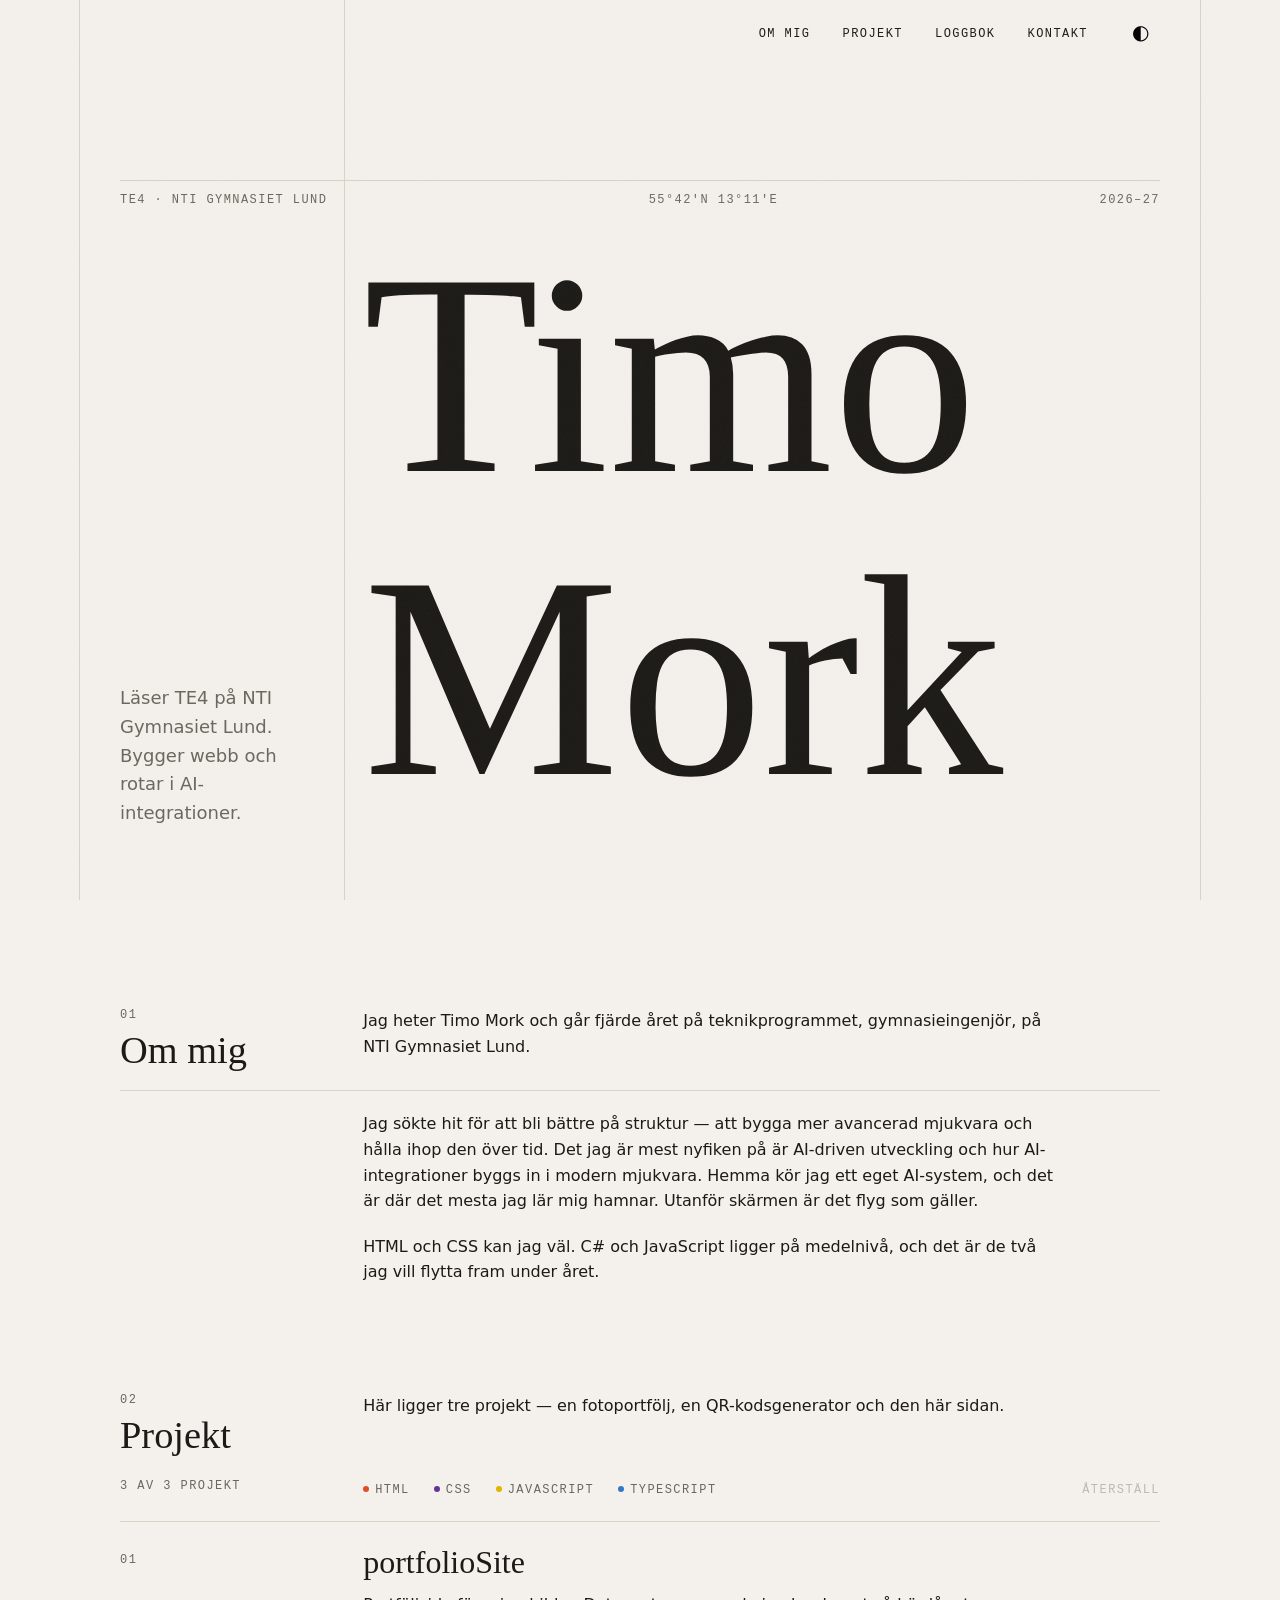
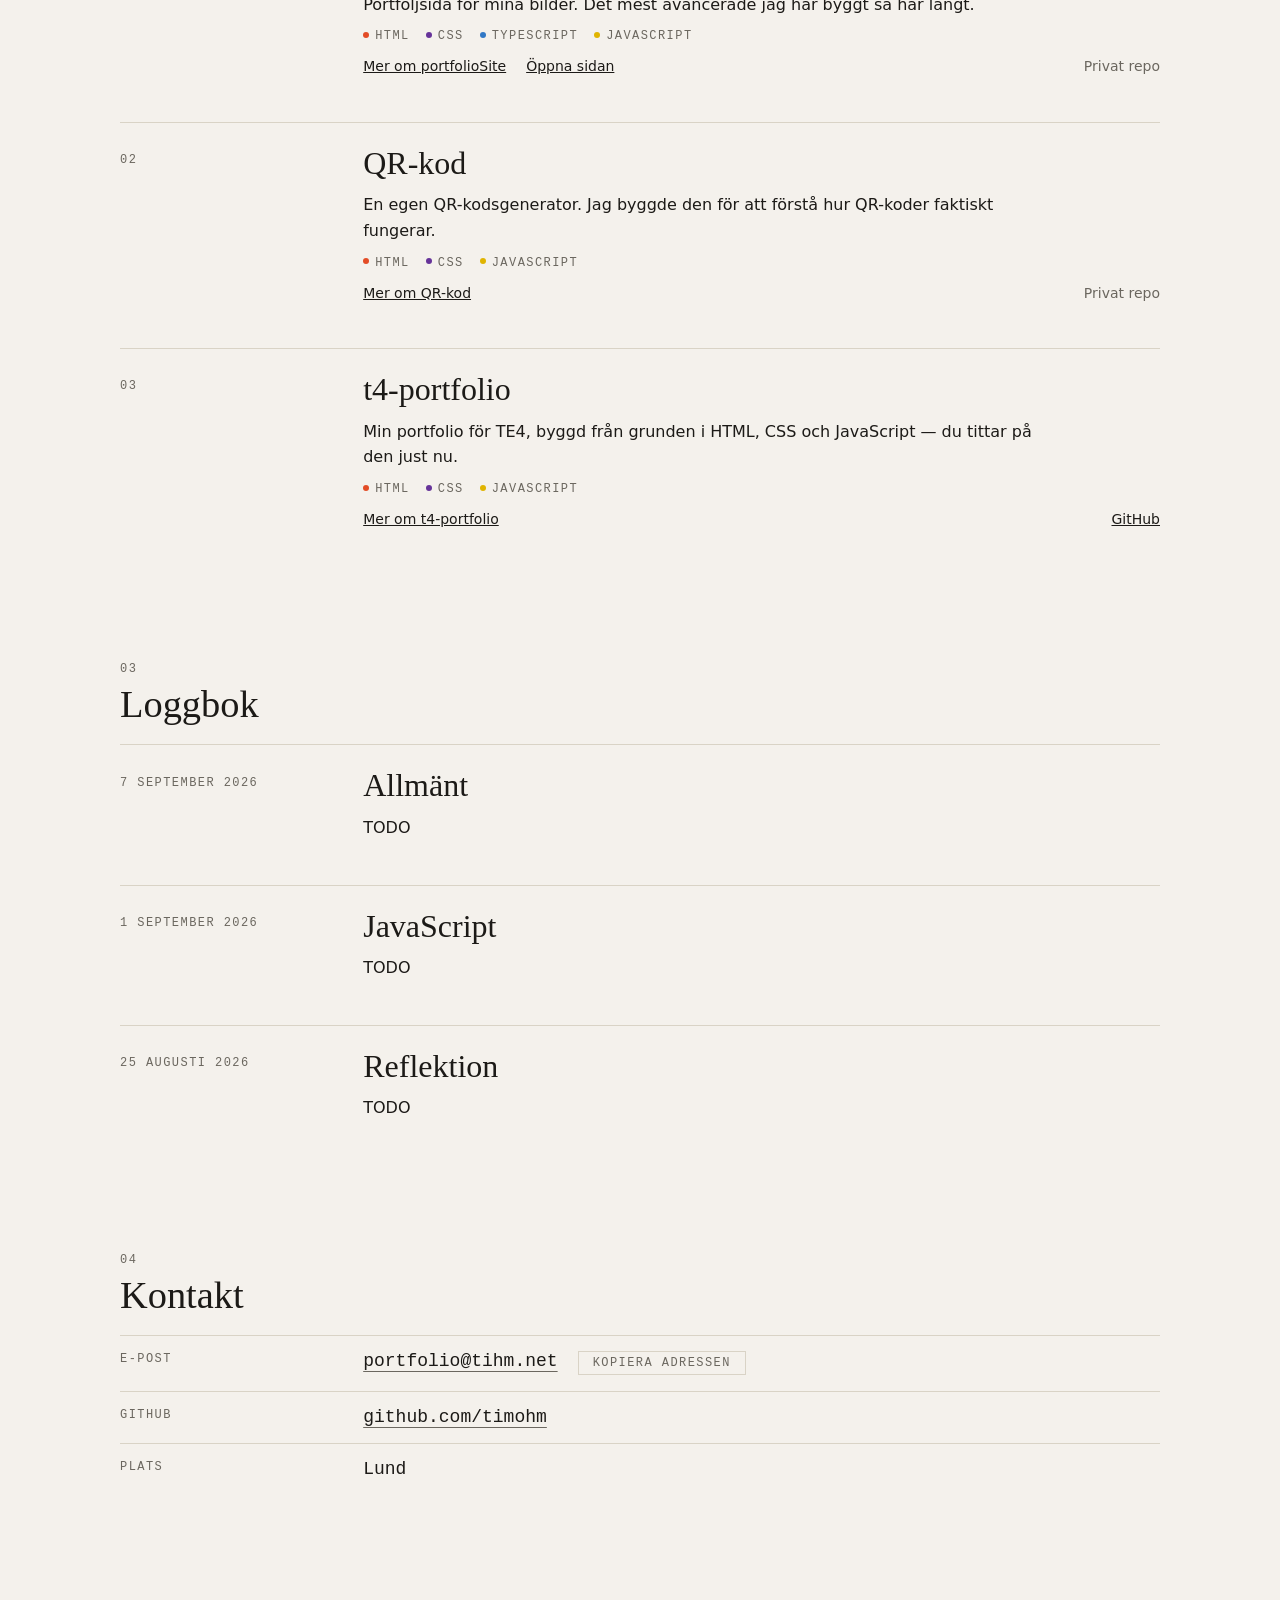
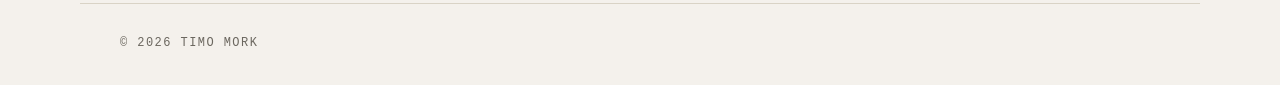
==== site/index.html @ fffed0a6 "Refine the contact section" ====
<!DOCTYPE html>
<html lang="sv">
  <head>
    <meta charset="utf-8">
    <meta name="viewport" content="width=device-width, initial-scale=1">
    <meta name="color-scheme" content="light dark">
    <meta name="theme-color" content="#f4f1ec" media="(prefers-color-scheme: light)">
    <meta name="theme-color" content="#141210" media="(prefers-color-scheme: dark)">
    <title>Timo Mork – gymnasieingenjör, TE4</title>
    <meta name="description" content="Jag heter Timo Mork och läser gymnasieingenjörsåret (TE4) på NTI Gymnasiet Lund. Här ligger mina projekt och min loggbok. Mest webb och AI-integrationer, en del C#.">
    <link rel="canonical" href="https://timohm.github.io/t4-portfolio/">
    <link rel="icon" type="image/svg+xml" href="favicon.svg">
    <meta property="og:title" content="Timo Mork – gymnasieingenjör, TE4">
    <meta property="og:description" content="Jag heter Timo Mork och läser gymnasieingenjörsåret (TE4) på NTI Gymnasiet Lund. Här ligger mina projekt och min loggbok. Mest webb och AI-integrationer, en del C#.">
    <meta property="og:type" content="website">
    <meta property="og:url" content="https://timohm.github.io/t4-portfolio/">
    <meta property="og:locale" content="sv_SE">
    <meta name="twitter:card" content="summary_large_image">
    <link rel="stylesheet" href="style.css">
    <script>document.documentElement.classList.add("js");if (localStorage.theme === "dark" || (!localStorage.theme && matchMedia("(prefers-color-scheme: dark)").matches)) document.documentElement.classList.add("dark")</script>
    <script type="application/ld+json">
    {
      "@context": "https://schema.org",
      "@type": "Person",
      "name": "Timo Mork",
      "url": "https://timohm.github.io/t4-portfolio/",
      "description": "Jag heter Timo Mork och läser gymnasieingenjörsåret (TE4) på NTI Gymnasiet Lund. Här ligger mina projekt och min loggbok. Mest webb och AI-integrationer, en del C#.",
      "knowsAbout": ["HTML", "CSS", "JavaScript", "C#", "AI-integrationer"],
      "email": "portfolio@tihm.net",
      "address": {"@type": "PostalAddress", "addressLocality": "Lund"},
      "affiliation": "NTI Gymnasiet Lund",
      "sameAs": ["https://github.com/timohm/"]
    }
    </script>
  </head>
  <body>
    <span id="top"></span>
    <a class="skip" href="#main">Hoppa till innehållet</a>
    <header class="masthead">
      <nav aria-label="Huvudmeny">
        <ul id="navList">
          <li><a href="#om">Om mig</a></li>
          <li><a href="#projekt">Projekt</a></li>
          <li><a href="#loggbok">Loggbok</a></li>
          <li><a href="#kontakt">Kontakt</a></li>
        </ul>
        <button id="navButton" type="button" aria-expanded="false" aria-controls="navList" aria-label="Meny"></button>
        <button id="themeButton" type="button" aria-label="Byt tema"></button>
      </nav>
      <p class="strip">
        <span>TE4 · NTI Gymnasiet Lund</span>
        <span>55°42′N 13°11′E</span>
        <span>2026–27</span>
      </p>
      <h1>Timo<br>Mork</h1>
      <p class="lead">Läser TE4 på NTI Gymnasiet Lund. Bygger webb och rotar i AI-integrationer.</p>
    </header>
    <main id="main">
      <section id="om" class="reveal" aria-labelledby="om-h">
        <h2 id="om-h">Om mig</h2>
        <!-- <img src="img/timo.jpg" alt="Timo Mork"> -->
        <p>Jag heter Timo Mork och går fjärde året på teknikprogrammet, gymnasieingenjör, på NTI Gymnasiet Lund.</p>
        <p>Jag sökte hit för att bli bättre på struktur — att bygga mer avancerad mjukvara och hålla ihop den över tid. Det jag är mest nyfiken på är AI-driven utveckling och hur AI-integrationer byggs in i modern mjukvara. Hemma kör jag ett eget AI-system, och det är där det mesta jag lär mig hamnar. Utanför skärmen är det flyg som gäller.</p>
        <p>HTML och CSS kan jag väl. C# och JavaScript ligger på medelnivå, och det är de två jag vill flytta fram under året.</p>
      </section>
      <section id="projekt" class="reveal" aria-labelledby="projekt-h">
        <h2 id="projekt-h">Projekt</h2>
        <p>Här ligger tre projekt — en fotoportfölj, en QR-kodsgenerator och den här sidan.</p>
        <menu class="filters">
          <li><button type="button" class="filter" aria-pressed="false" data-tech="HTML">HTML</button></li>
          <li><button type="button" class="filter" aria-pressed="false" data-tech="CSS">CSS</button></li>
          <li><button type="button" class="filter" aria-pressed="false" data-tech="JavaScript">JavaScript</button></li>
          <li><button type="button" class="filter" aria-pressed="false" data-tech="TypeScript">TypeScript</button></li>
          <li><button type="button" class="reset" disabled>Återställ</button></li>
        </menu>
        <p id="count" role="status">3 av 3 projekt</p>
        <article class="card" data-tech="HTML CSS TypeScript JavaScript">
          <span class="cover" aria-hidden="true">01</span>
          <h3>portfolioSite</h3>
          <p>Portföljsida för mina bilder. Det mest avancerade jag har byggt så här långt.</p>
          <ul class="tags">
            <li data-tech="HTML">HTML</li>
            <li data-tech="CSS">CSS</li>
            <li data-tech="TypeScript">TypeScript</li>
            <li data-tech="JavaScript">JavaScript</li>
          </ul>
          <p class="links">
            <a href="projekt/portfoliosite.html">Mer om portfolioSite</a>
            <a href="https://dev-www.tihm.net" target="_blank" rel="noopener">Öppna sidan</a>
            <span class="private">Privat repo</span>
          </p>
        </article>
        <article class="card" data-tech="HTML CSS JavaScript">
          <span class="cover" aria-hidden="true">02</span>
          <h3>QR-kod</h3>
          <p>En egen QR-kodsgenerator. Jag byggde den för att förstå hur QR-koder faktiskt fungerar.</p>
          <ul class="tags">
            <li data-tech="HTML">HTML</li>
            <li data-tech="CSS">CSS</li>
            <li data-tech="JavaScript">JavaScript</li>
          </ul>
          <p class="links">
            <a href="projekt/qr-kod.html">Mer om QR-kod</a>
            <span class="private">Privat repo</span>
          </p>
        </article>
        <article class="card" data-tech="HTML CSS JavaScript">
          <span class="cover" aria-hidden="true">03</span>
          <h3>t4-portfolio</h3>
          <p>Min portfolio för TE4, byggd från grunden i HTML, CSS och JavaScript — du tittar på den just nu.</p>
          <ul class="tags">
            <li data-tech="HTML">HTML</li>
            <li data-tech="CSS">CSS</li>
            <li data-tech="JavaScript">JavaScript</li>
          </ul>
          <p class="links">
            <a href="projekt/t4-portfolio.html">Mer om t4-portfolio</a>
            <a href="https://github.com/timohm/t4-portfolio" target="_blank" rel="noopener">GitHub</a>
          </p>
        </article>
      </section>
      <section id="loggbok" class="reveal" aria-labelledby="loggbok-h">
        <h2 id="loggbok-h">Loggbok</h2>
        <article>
          <h3>Allmänt</h3>
          <time datetime="2026-09-07">7 september 2026</time>
          <p>TODO</p>
        </article>
        <article>
          <h3>JavaScript</h3>
          <time datetime="2026-09-01">1 september 2026</time>
          <p>TODO</p>
        </article>
        <article>
          <h3>Reflektion</h3>
          <time datetime="2026-08-25">25 augusti 2026</time>
          <p>TODO</p>
        </article>
      </section>
      <section id="kontakt" class="reveal" aria-labelledby="kontakt-h">
        <h2 id="kontakt-h">Kontakt</h2>
        <dl>
          <dt>E-post</dt>
          <dd>
            <a href="mailto:portfolio@tihm.net">portfolio@tihm.net</a>
            <button type="button" class="copy">Kopiera adressen</button>
            <span role="status"></span>
          </dd>
          <dt>GitHub</dt>
          <dd><a href="https://github.com/timohm" target="_blank" rel="noopener">github.com/timohm</a></dd>
          <dt>Plats</dt>
          <dd>Lund</dd>
        </dl>
      </section>
    </main>
    <footer>© <span id="year">2026</span> Timo Mork</footer>
    <a class="to-top" href="#top">TODO</a>
    <script src="script.js"></script>
  </body>
</html>
---- site/style.css ----
:root {
  --bg: #f4f1ec;
  --surface: #ebe7de;
  --text: #1c1a17;
  --muted: #6b675f;
  --line: #d9d3c6;
  --accent: #a04f0b;
  --grain: 0.04;
  --html: #e34c26;
  --css: #663399;
  --js: #e0b400;
  --ts: #3178c6;
  --display: ui-serif, Georgia, "Iowan Old Style", "Times New Roman", serif;
  --body: system-ui, -apple-system, "Segoe UI", Roboto, "Helvetica Neue", Arial, sans-serif;
  --mono: ui-monospace, "SF Mono", Menlo, Consolas, monospace;
  --small: 0.75rem var(--mono);
  --ease: cubic-bezier(0.22, 1, 0.36, 1);
  --wrapper: 70rem;
  --col: clamp(9rem, 16vw, 14rem);
  --gap: clamp(1.25rem, 3vw, 2.5rem);
  --space: clamp(5rem, 12vh, 9rem);
  color-scheme: light;
}

html.dark {
  --bg: #141210;
  --surface: #1d1a16;
  --text: #ece8e0;
  --muted: #a09a8e;
  --line: #353028;
  --accent: #d9a05b;
  --grain: 0.07;
  --html: #f06a3f;
  --css: #9b6fd0;
  --js: #f1e05a;
  --ts: #5a9bea;
  color-scheme: dark;
}

* {
  box-sizing: border-box;
  margin: 0;
}

ul, menu {
  padding: 0;
  list-style: none;
}

body {
  font-family: var(--body);
  line-height: 1.6;
  color: var(--text);
  background: var(--bg);
}

body::before {
  content: "";
  position: fixed;
  inset: 0;
  z-index: 30;
  pointer-events: none;
  opacity: var(--grain);
  background: url("data:image/svg+xml,%3Csvg xmlns='http://www.w3.org/2000/svg' width='200' height='200'%3E%3Cfilter id='n'%3E%3CfeTurbulence type='fractalNoise' baseFrequency='.8' numOctaves='3' stitchTiles='stitch'/%3E%3CfeColorMatrix type='saturate' values='0'/%3E%3C/filter%3E%3Crect width='200' height='200' filter='url(%23n)'/%3E%3C/svg%3E");
}

h1, h2, h3 {
  font-family: var(--display);
  font-weight: 400;
  line-height: 1.05;
}

h1 {
  font-size: clamp(2.5rem, 6vw, 4.5rem);
}

.masthead h1 {
  font-size: clamp(4rem, min(34vw, 32vh), 20rem);
}

h2 {
  font-size: clamp(1.75rem, 3vw, 2.5rem);
}

h2::before {
  content: counter(section, decimal-leading-zero);
  display: block;
  margin-bottom: 0.5rem;
}

h3 {
  font-size: clamp(1.5rem, 2.5vw, 2rem);
}

p {
  max-width: 68ch;
}

a {
  color: inherit;
}

.strip, .copy, .filter, .reset, .tags, .cover, .to-top, [role="status"], dt, time, footer, h2::before {
  font: var(--small);
  text-transform: uppercase;
  letter-spacing: 0.12em;
  color: var(--muted);
}

header, main > section, footer {
  width: 100%;
  max-width: var(--wrapper);
  margin-inline: auto;
  padding-inline: clamp(1.25rem, 5vw, 2.5rem);
}

main {
  display: flex;
  flex-direction: column;
  gap: var(--space);
  padding-block: var(--space);
  counter-reset: section;
}

main > section {
  display: grid;
  row-gap: 1.25rem;
  counter-increment: section;
  scroll-margin-top: 4rem;
}

#om::after {
  content: "";
  grid-row: 2;
  grid-column: 1 / -1;
  border-top: 1px solid var(--line);
}

footer {
  padding-block: 2rem;
  border-top: 1px solid var(--line);
}

:focus-visible {
  outline: 2px solid var(--accent);
  outline-offset: 3px;
}

@media (prefers-reduced-motion: reduce) {
  * {
    animation: none !important;
    transition: none !important;
  }
}

.skip {
  position: fixed;
  inset: -3.5rem auto auto 0.5rem;
  z-index: 20;
  background: var(--bg);
  padding: 0.5rem 1rem;
  text-decoration: none;
}

.skip:focus {
  top: 0.5rem;
}

.masthead {
  min-height: 100svh;
  display: flex;
  flex-direction: column;
  justify-content: flex-end;
  gap: 1rem;
  padding-top: 5rem;
  padding-bottom: clamp(2.5rem, 8vh, 5rem);
}

.lead {
  font-size: 1.125rem;
  color: var(--muted);
}

.strip {
  display: flex;
  flex-wrap: wrap;
  justify-content: space-between;
  gap: 0.5rem 1.5rem;
  max-width: none;
  padding-top: 0.75rem;
  border-top: 1px solid var(--line);
}

header nav {
  position: fixed;
  inset: 0 0 auto;
  z-index: 10;
  display: flex;
  align-items: center;
  justify-content: flex-end;
  gap: 2rem;
  height: 4rem;
  padding-inline: calc(max(0vw, (100vw - var(--wrapper)) / 2) + clamp(1.25rem, 5vw, 2.5rem));
  border-bottom: 1px solid transparent;
  transition: height 0.3s var(--ease), background-color 0.3s var(--ease), border-color 0.3s var(--ease);
}

header nav.scrolled {
  height: 3rem;
  background: var(--bg);
  border-bottom-color: var(--line);
}

header nav button {
  background: none;
  border: 0;
  padding: 0;
  cursor: pointer;
}

#navList {
  position: fixed;
  inset: 0;
  display: flex;
  flex-direction: column;
  align-items: center;
  justify-content: center;
  gap: 2.5rem;
  background: var(--bg);
  font-family: var(--display);
  font-size: clamp(1.75rem, 8vw, 2.5rem);
  opacity: 0;
  visibility: hidden;
  transition: opacity 0.3s var(--ease), visibility 0s 0.3s;
}

#navList a {
  text-decoration: none;
}

#navList li {
  opacity: 0;
  transform: translateY(0.75rem);
  transition: opacity 0.3s var(--ease), transform 0.3s var(--ease);
}

#navList.open {
  opacity: 1;
  visibility: visible;
  transition-delay: 0s;
}

#navList.open li {
  opacity: 1;
  transform: none;
}

#navList.open li:nth-child(2) { transition-delay: 0.05s; }
#navList.open li:nth-child(3) { transition-delay: 0.1s; }
#navList.open li:nth-child(4) { transition-delay: 0.15s; }

#navButton, #themeButton {
  position: relative;
  z-index: 2;
}

#navButton, #themeButton {
  width: 2.5rem;
  height: 2.5rem;
  font-size: 1.25rem;
}

#navButton::before {
  content: "";
  position: absolute;
  inset: calc(50% - 4px) 0.5rem auto;
  border-top: 1px solid var(--text);
  box-shadow: 0 7px 0 var(--text);
}

#themeButton::before { content: "\25D0"; }

@media (min-width: 900px) {
  body::after {
    content: "";
    position: fixed;
    inset: 0;
    z-index: -1;
    max-width: var(--wrapper);
    margin-inline: auto;
    border-inline: 1px solid var(--line);
    background: linear-gradient(var(--line), var(--line)) calc(clamp(1.25rem, 5vw, 2.5rem) + var(--col) + var(--gap) / 2) 0 / 1px 100% no-repeat;
  }

  #navButton { display: none; }

  #navList {
    position: static;
    flex-direction: row;
    gap: 2rem;
    background: none;
    opacity: 1;
    visibility: visible;
    font-family: var(--body);
    font-size: 1rem;
    transition: none;
  }

  #navList li {
    opacity: 1;
    transform: none;
  }

  header nav a {
    position: relative;
    font: var(--small);
    text-transform: uppercase;
    letter-spacing: 0.12em;
    padding-block: 0.5rem;
  }

  header nav a::after {
    content: "";
    position: absolute;
    inset: auto 0 0;
    height: 1px;
    background: var(--accent);
    transform: scaleX(0);
    transform-origin: left;
    transition: transform 0.3s var(--ease);
  }

  header nav a:hover::after,
  header nav a[aria-current="true"]::after {
    transform: scaleX(1);
  }

  .masthead, main > section {
    grid-template-columns: var(--col) 1fr;
    column-gap: var(--gap);
    align-items: start;
  }

  .masthead {
    display: grid;
    align-content: end;
  }

  .strip {
    grid-column: 1 / -1;
  }

  .masthead h1 {
    grid-column: 2;
    grid-row: 2;
    font-size: clamp(4rem, min(28vw, 32vh), 20rem);
  }

  .lead {
    grid-column: 1;
    grid-row: 2;
    align-self: end;
  }

  main > section > * {
    grid-column: 2;
  }

  main > section > h2 {
    grid-column: 1;
  }

  .card, #loggbok article {
    grid-column: 1 / -1;
    grid-template-columns: subgrid;
  }

  .card > *, #loggbok article > * {
    grid-column: 2;
  }

  .cover, #loggbok time {
    grid-column: 1;
  }

  #count {
    grid-area: 2 / 1;
  }

  main > section > dl {
    grid-column: 1 / -1;
    grid-template-columns: subgrid;
  }

  dt {
    grid-column: 1;
    padding-top: 1.3rem;
    border-top: 0;
  }

  dd {
    position: relative;
    grid-column: 2;
    padding-top: 1rem;
  }

  dd::before {
    content: "";
    position: absolute;
    inset: 0 0 auto calc(-1 * (var(--col) + var(--gap)));
    border-top: 1px solid var(--line);
  }
}

.filters {
  display: flex;
  flex-wrap: wrap;
  gap: 0.5rem 1.5rem;
  align-items: baseline;
}

.copy, .filter, .reset {
  padding: 0.25rem 0;
  border: 0;
  background: none;
  cursor: pointer;
  transition: color 0.2s var(--ease);
}

.copy {
  padding-inline: 0.875rem;
  border: 1px solid var(--line);
}

.copy:hover, .filter:hover, .reset:enabled:hover, .filter[aria-pressed="true"] {
  color: var(--text);
}

.filter[aria-pressed="true"] {
  text-decoration: underline;
  text-decoration-color: var(--dot);
  text-underline-offset: 0.4em;
}

.filters li:last-child {
  margin-left: auto;
}

.reset:disabled {
  opacity: 0.4;
  cursor: default;
}

#count {
  padding-block: 0.25rem;
}

.card, #loggbok article {
  display: grid;
  row-gap: 0.75rem;
  padding-block: 1.5rem;
  border-top: 1px solid var(--line);
}

.card[hidden] {
  display: none;
}

.cover, time {
  grid-row: 1;
  padding-top: 0.4rem;
}

.tags {
  display: flex;
  flex-wrap: wrap;
  gap: 0.5rem 1rem;
}

[data-tech="HTML"] { --dot: var(--html); }
[data-tech="CSS"] { --dot: var(--css); }
[data-tech="JavaScript"] { --dot: var(--js); }
[data-tech="TypeScript"] { --dot: var(--ts); }

.filter::before, .tags li::before {
  content: "";
  display: inline-block;
  width: 0.5em;
  height: 0.5em;
  margin-right: 0.5em;
  border-radius: 50%;
  background: var(--dot);
  vertical-align: 0.1em;
}

.links {
  display: flex;
  flex-wrap: wrap;
  gap: 0.5rem 1.25rem;
  max-width: none;
  font-size: 0.875rem;
}

.links .private {
  margin-left: auto;
  color: var(--muted);
}

.links a + a:last-child {
  margin-left: auto;
}

dl {
  display: grid;
}

dt {
  padding-top: 1rem;
  border-top: 1px solid var(--line);
}

dd {
  padding-bottom: 1rem;
}

#kontakt dd {
  display: flex;
  flex-wrap: wrap;
  gap: 0.5rem 1.25rem;
  align-items: baseline;
  font: 1.125rem var(--mono);
}

#kontakt dd a {
  text-decoration: underline 1px var(--muted);
  text-underline-offset: 0.3em;
  transition: text-decoration-color 0.2s var(--ease);
}

#kontakt dd a:hover {
  text-decoration-color: var(--accent);
}

.to-top {
  position: fixed;
  inset: auto 1rem 1rem auto;
  z-index: 5;
  padding: 0.5rem 0.75rem;
  border: 1px solid var(--accent);
  background: var(--bg);
  text-decoration: none;
  transition: opacity 0.3s var(--ease), visibility 0.3s var(--ease);
}

html.js .to-top:not(.show) {
  opacity: 0;
  visibility: hidden;
}

@media (prefers-reduced-motion: no-preference) {
  html { scroll-behavior: smooth; }
  html.js .reveal { opacity: 0; }
  .reveal.in { animation: rise 0.5s var(--ease) both; }
  @keyframes rise {
    from { opacity: 0; transform: translateY(0.75rem); }
    to { opacity: 1; transform: none; }
  }
}

@media (prefers-contrast: more) {
  :root {
    --muted: #4a463f;
    --line: #8f887b;
  }

  html.dark {
    --muted: #cfc9bd;
    --line: #77706a;
  }

  body::before {
    display: none;
  }
}

@media (forced-colors: active) {
  .filter::before, .tags li::before {
    border: 0.25em solid;
  }

  header nav a::after {
    border-top: 1px solid;
  }
}

@media print {
  header nav, .to-top, .copy, .filters, body::before, body::after {
    display: none;
  }

  .masthead {
    min-height: auto;
  }

  html.js .reveal {
    opacity: 1;
  }

  main a[href^="http"]::after {
    content: " (" attr(href) ")";
    font: var(--small);
  }
}
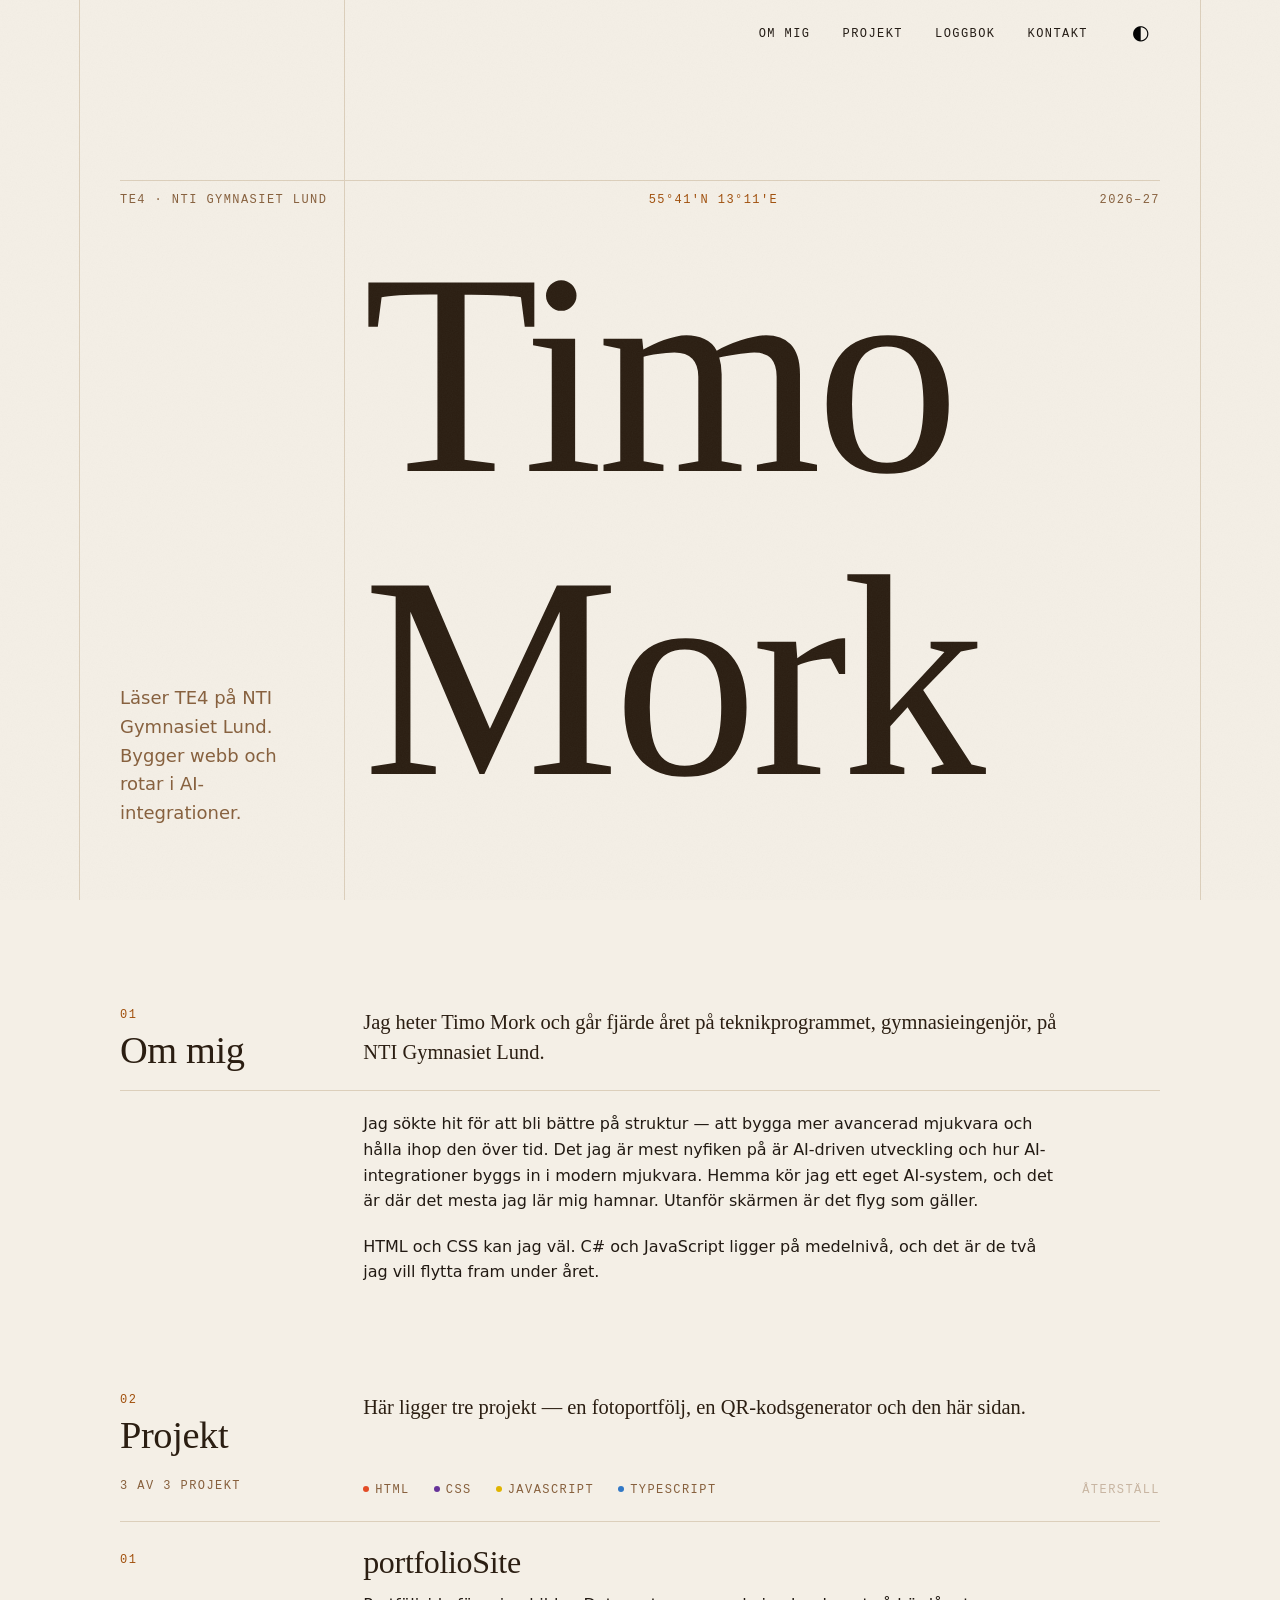
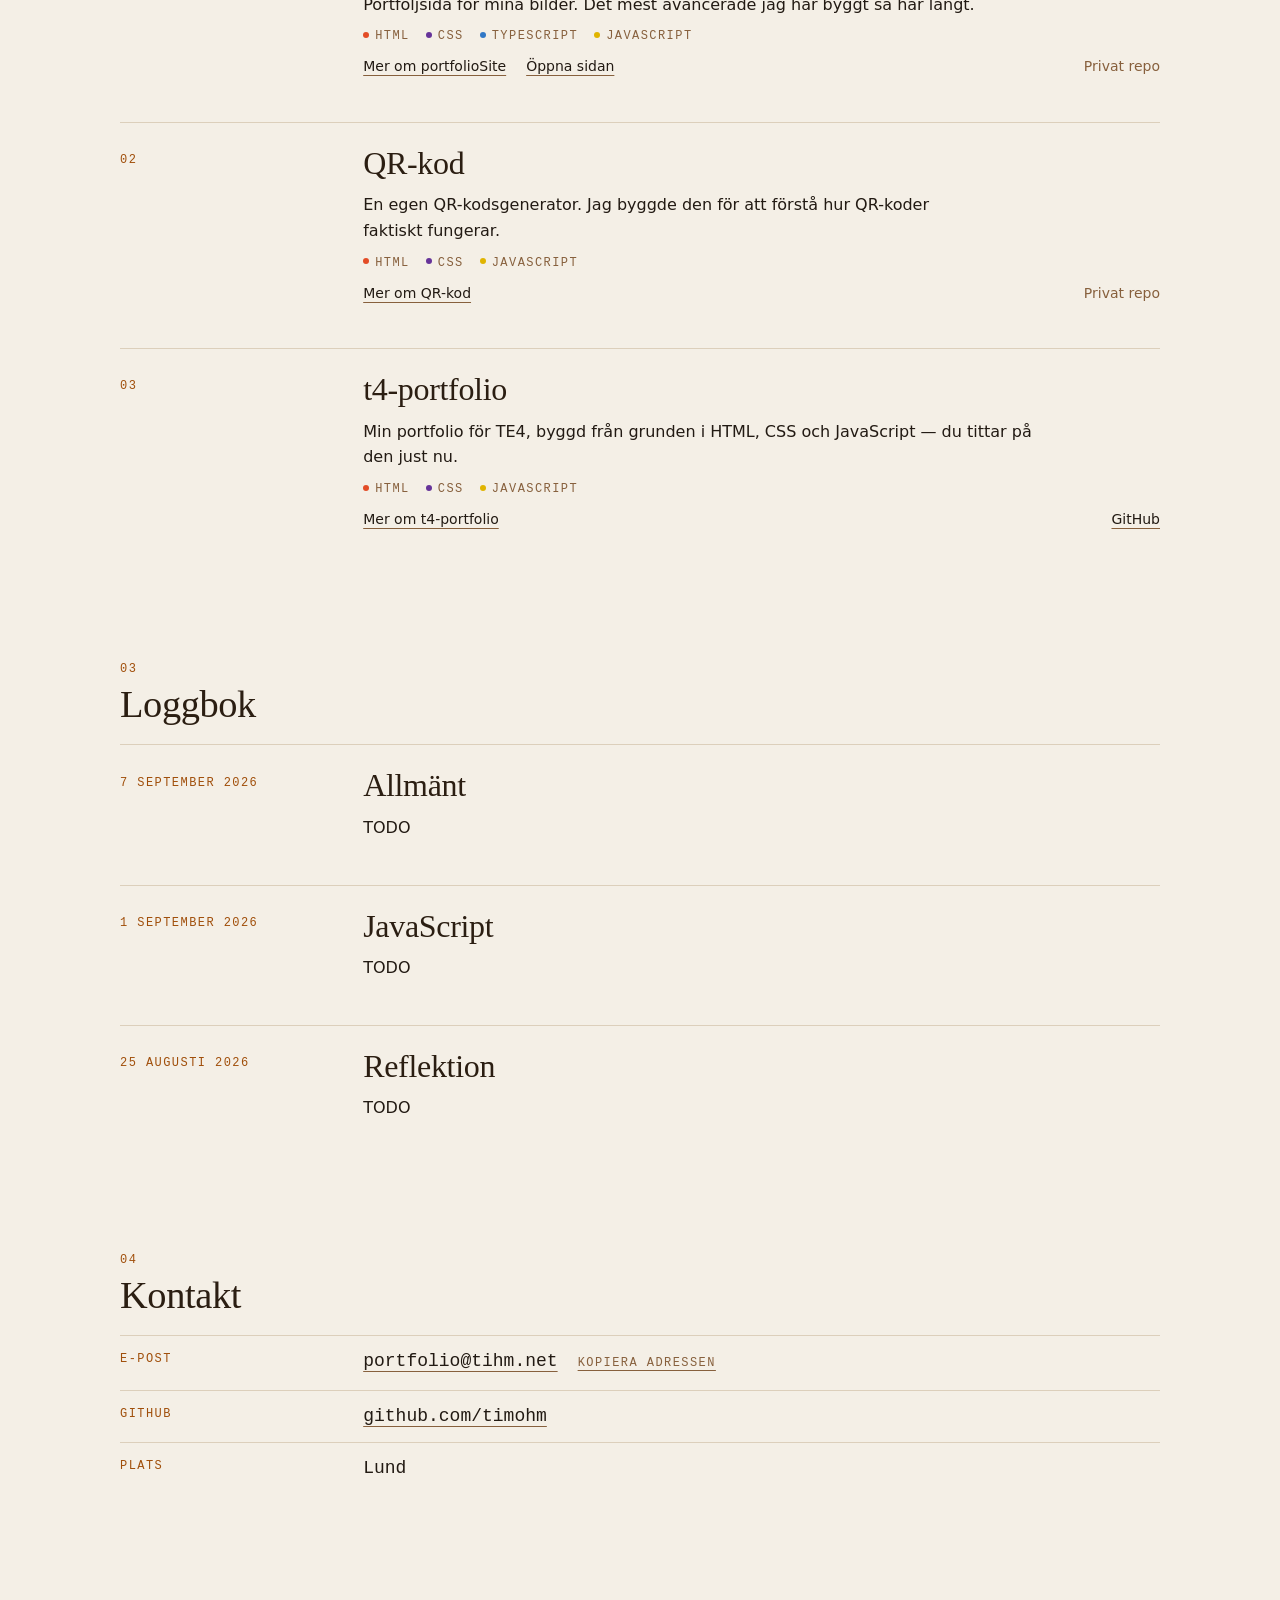
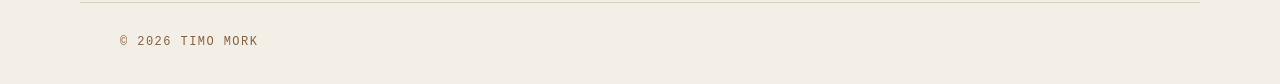
==== commit ca5ba7a0: "Warm the palette and refine the type" ====
--- a/site/index.html
+++ b/site/index.html
@@ -4,8 +4,8 @@
     <meta charset="utf-8">
     <meta name="viewport" content="width=device-width, initial-scale=1">
     <meta name="color-scheme" content="light dark">
-    <meta name="theme-color" content="#f4f1ec" media="(prefers-color-scheme: light)">
-    <meta name="theme-color" content="#141210" media="(prefers-color-scheme: dark)">
+    <meta name="theme-color" content="#f4efe6" media="(prefers-color-scheme: light)">
+    <meta name="theme-color" content="#151210" media="(prefers-color-scheme: dark)">
     <title>Timo Mork – gymnasieingenjör, TE4</title>
     <meta name="description" content="Jag heter Timo Mork och läser gymnasieingenjörsåret (TE4) på NTI Gymnasiet Lund. Här ligger mina projekt och min loggbok. Mest webb och AI-integrationer, en del C#.">
     <link rel="canonical" href="https://timohm.github.io/t4-portfolio/">
@@ -49,7 +49,7 @@
       </nav>
       <p class="strip">
         <span>TE4 · NTI Gymnasiet Lund</span>
-        <span>55°42′N 13°11′E</span>
+        <span>55°41′N 13°11′E</span>
         <span>2026–27</span>
       </p>
       <h1>Timo<br>Mork</h1>
--- a/site/style.css
+++ b/site/style.css
@@ -1,9 +1,10 @@
 :root {
-  --bg: #f4f1ec;
-  --surface: #ebe7de;
-  --text: #1c1a17;
-  --muted: #6b675f;
-  --line: #d9d3c6;
+  --bg: #f4efe6;
+  --surface: #ece4d6;
+  --text: #221a13;
+  --ink: #2b1e12;
+  --muted: #87603d;
+  --line: #dccfbb;
   --accent: #a04f0b;
   --grain: 0.04;
   --html: #e34c26;
@@ -23,11 +24,12 @@
 }
 
 html.dark {
-  --bg: #141210;
-  --surface: #1d1a16;
-  --text: #ece8e0;
-  --muted: #a09a8e;
-  --line: #353028;
+  --bg: #151210;
+  --surface: #1e1915;
+  --text: #eee4d6;
+  --ink: #f2e3cc;
+  --muted: #c4a586;
+  --line: #3a3026;
   --accent: #d9a05b;
   --grain: 0.07;
   --html: #f06a3f;
@@ -68,6 +70,9 @@
   font-family: var(--display);
   font-weight: 400;
   line-height: 1.05;
+  letter-spacing: -0.01em;
+  color: var(--ink);
+  text-wrap: balance;
 }
 
 h1 {
@@ -76,6 +81,7 @@
 
 .masthead h1 {
   font-size: clamp(4rem, min(34vw, 32vh), 20rem);
+  letter-spacing: -0.02em;
 }
 
 h2 {
@@ -94,10 +100,33 @@
 
 p {
   max-width: 68ch;
+  text-wrap: pretty;
+}
+
+main > section > h2 + p {
+  font-family: var(--display);
+  font-size: clamp(1.125rem, 1.6vw, 1.375rem);
+  line-height: 1.45;
+  color: var(--ink);
 }
 
 a {
   color: inherit;
+}
+
+main a {
+  text-decoration: underline 1px var(--muted);
+  text-underline-offset: 0.25em;
+  transition: text-decoration-color 0.2s var(--ease);
+}
+
+main a:hover {
+  text-decoration-color: var(--accent);
+}
+
+::selection {
+  background: var(--accent);
+  color: var(--bg);
 }
 
 .strip, .copy, .filter, .reset, .tags, .cover, .to-top, [role="status"], dt, time, footer, h2::before {
@@ -105,6 +134,10 @@
   text-transform: uppercase;
   letter-spacing: 0.12em;
   color: var(--muted);
+}
+
+h2::before, .cover, time, dt, .strip span:nth-child(2), #kontakt [role="status"] {
+  color: var(--accent);
 }
 
 header, main > section, footer {
@@ -424,12 +457,16 @@
   border: 0;
   background: none;
   cursor: pointer;
-  transition: color 0.2s var(--ease);
+  transition: color 0.2s var(--ease), text-decoration-color 0.2s var(--ease);
 }
 
 .copy {
-  padding-inline: 0.875rem;
-  border: 1px solid var(--line);
+  text-decoration: underline 1px var(--muted);
+  text-underline-offset: 0.3em;
+}
+
+.copy:hover {
+  text-decoration-color: var(--accent);
 }
 
 .copy:hover, .filter:hover, .reset:enabled:hover, .filter[aria-pressed="true"] {
@@ -531,16 +568,6 @@
   font: 1.125rem var(--mono);
 }
 
-#kontakt dd a {
-  text-decoration: underline 1px var(--muted);
-  text-underline-offset: 0.3em;
-  transition: text-decoration-color 0.2s var(--ease);
-}
-
-#kontakt dd a:hover {
-  text-decoration-color: var(--accent);
-}
-
 .to-top {
   position: fixed;
   inset: auto 1rem 1rem auto;
@@ -569,13 +596,13 @@
 
 @media (prefers-contrast: more) {
   :root {
-    --muted: #4a463f;
-    --line: #8f887b;
+    --muted: #4d3624;
+    --line: #9c8262;
   }
 
   html.dark {
-    --muted: #cfc9bd;
-    --line: #77706a;
+    --muted: #dcc5aa;
+    --line: #7a6a56;
   }
 
   body::before {
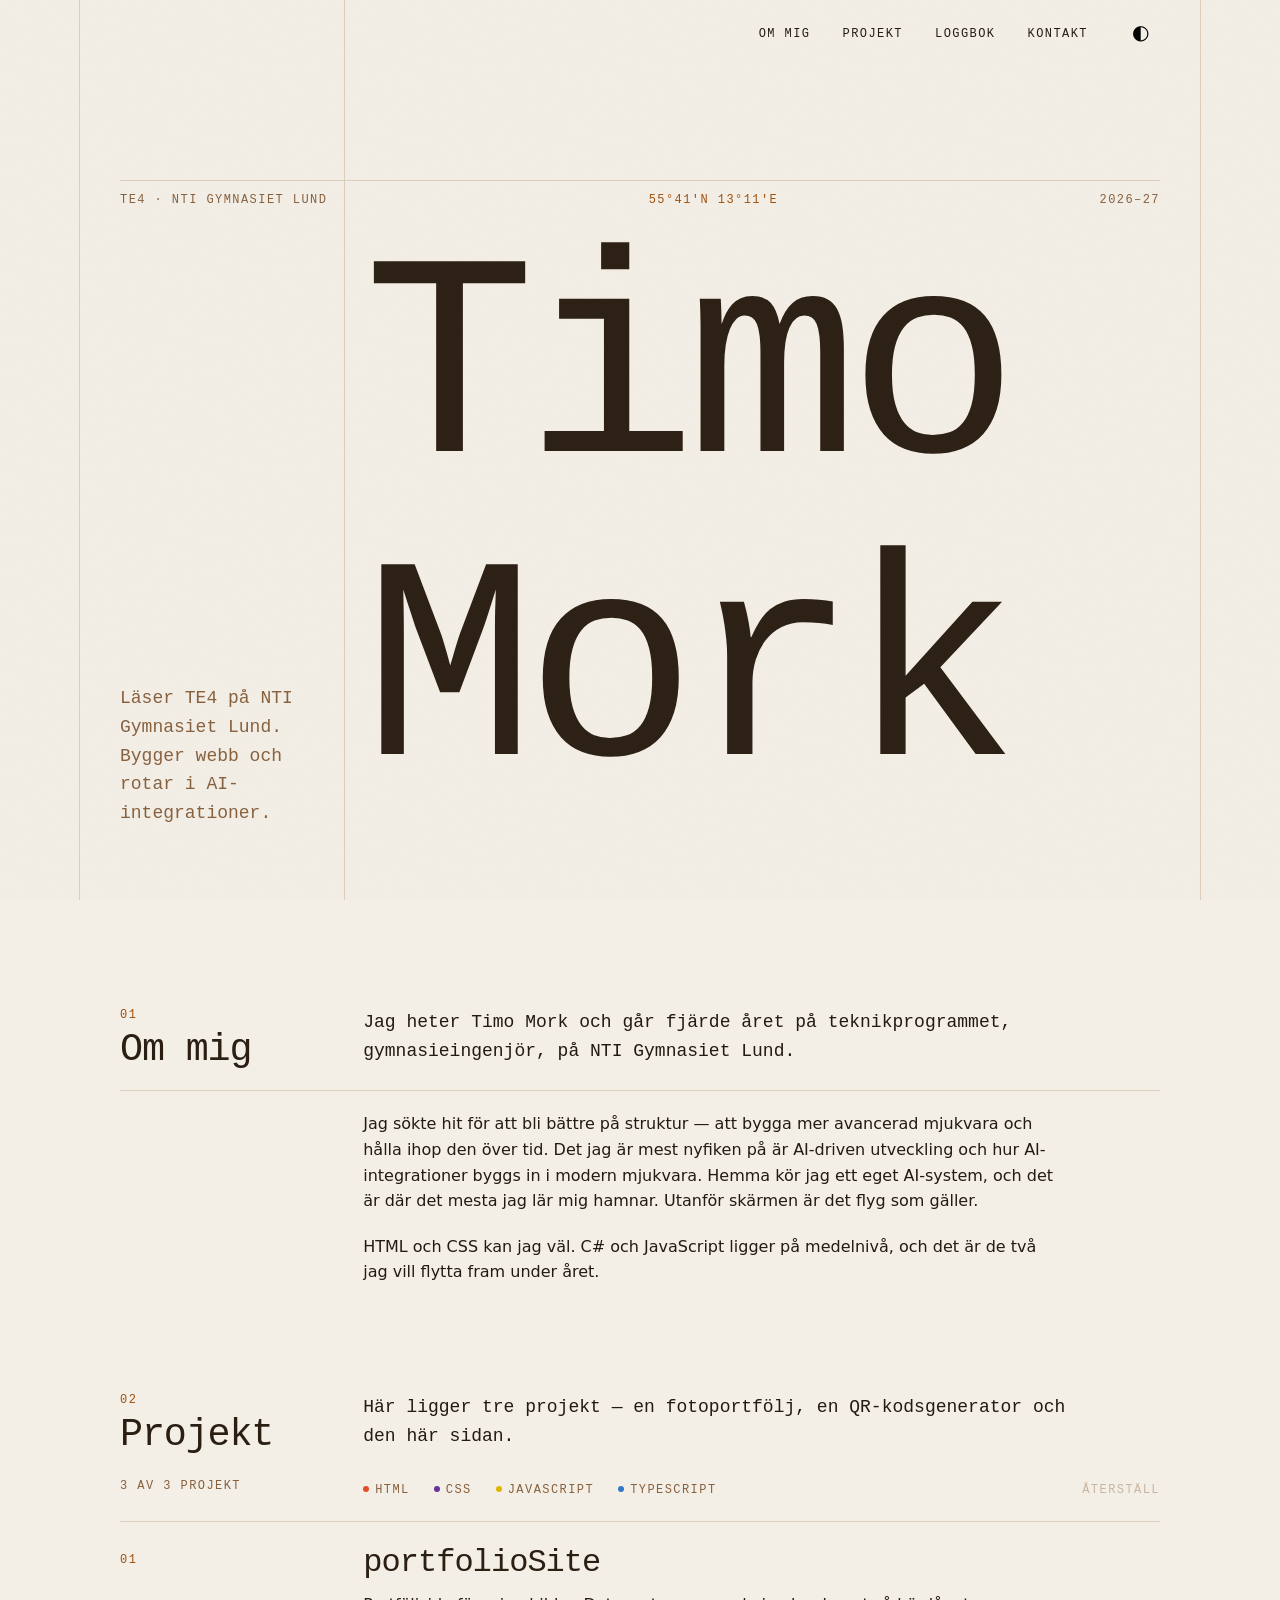
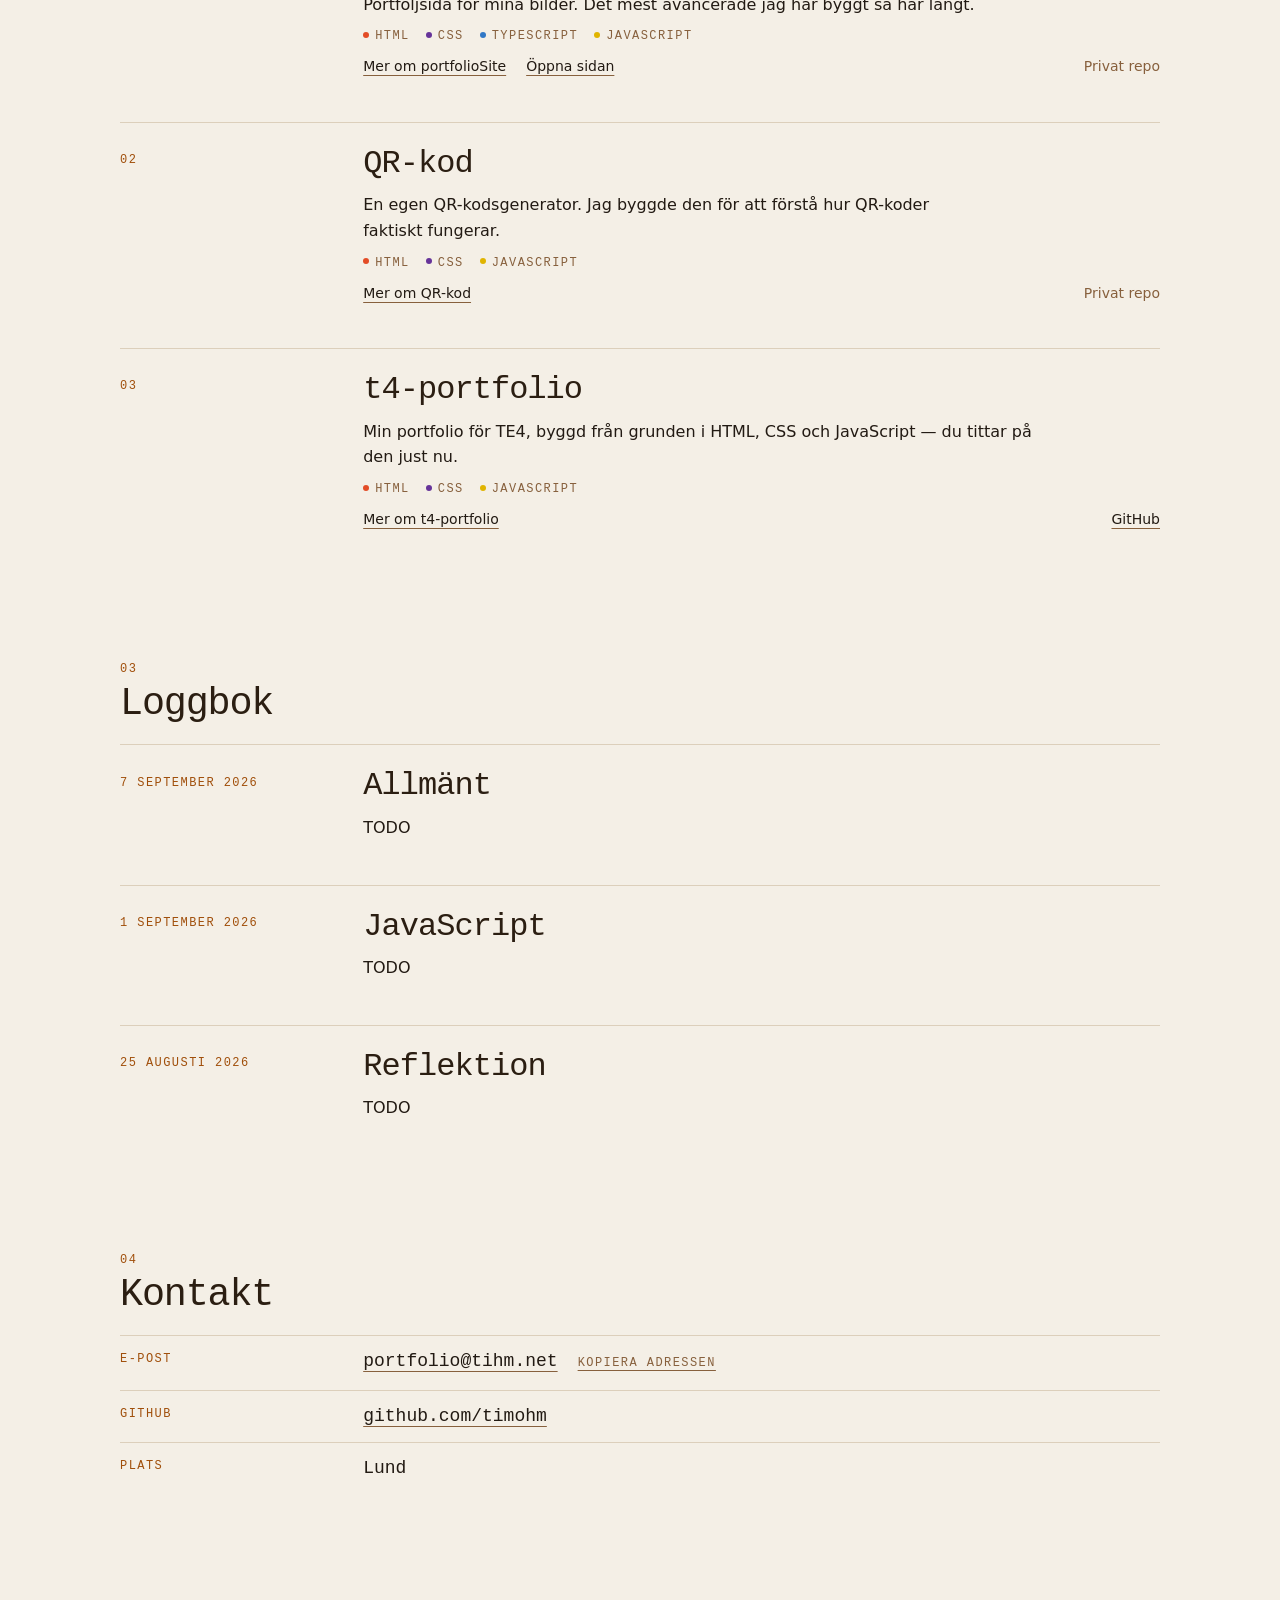
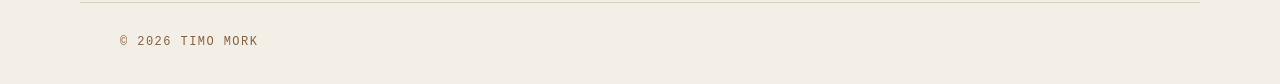
==== commit 14b95fd2: "Set the display type in the mono face" ====
--- a/site/style.css
+++ b/site/style.css
@@ -11,7 +11,7 @@
   --css: #663399;
   --js: #e0b400;
   --ts: #3178c6;
-  --display: ui-serif, Georgia, "Iowan Old Style", "Times New Roman", serif;
+  --display: var(--mono);
   --body: system-ui, -apple-system, "Segoe UI", Roboto, "Helvetica Neue", Arial, sans-serif;
   --mono: ui-monospace, "SF Mono", Menlo, Consolas, monospace;
   --small: 0.75rem var(--mono);
@@ -70,7 +70,7 @@
   font-family: var(--display);
   font-weight: 400;
   line-height: 1.05;
-  letter-spacing: -0.01em;
+  letter-spacing: -0.03em;
   color: var(--ink);
   text-wrap: balance;
 }
@@ -81,7 +81,7 @@
 
 .masthead h1 {
   font-size: clamp(4rem, min(34vw, 32vh), 20rem);
-  letter-spacing: -0.02em;
+  letter-spacing: -0.04em;
 }
 
 h2 {
@@ -103,11 +103,8 @@
   text-wrap: pretty;
 }
 
-main > section > h2 + p {
-  font-family: var(--display);
-  font-size: clamp(1.125rem, 1.6vw, 1.375rem);
-  line-height: 1.45;
-  color: var(--ink);
+main > section > h2 + p, .lead {
+  font: 1.125rem/1.6 var(--mono);
 }
 
 a {
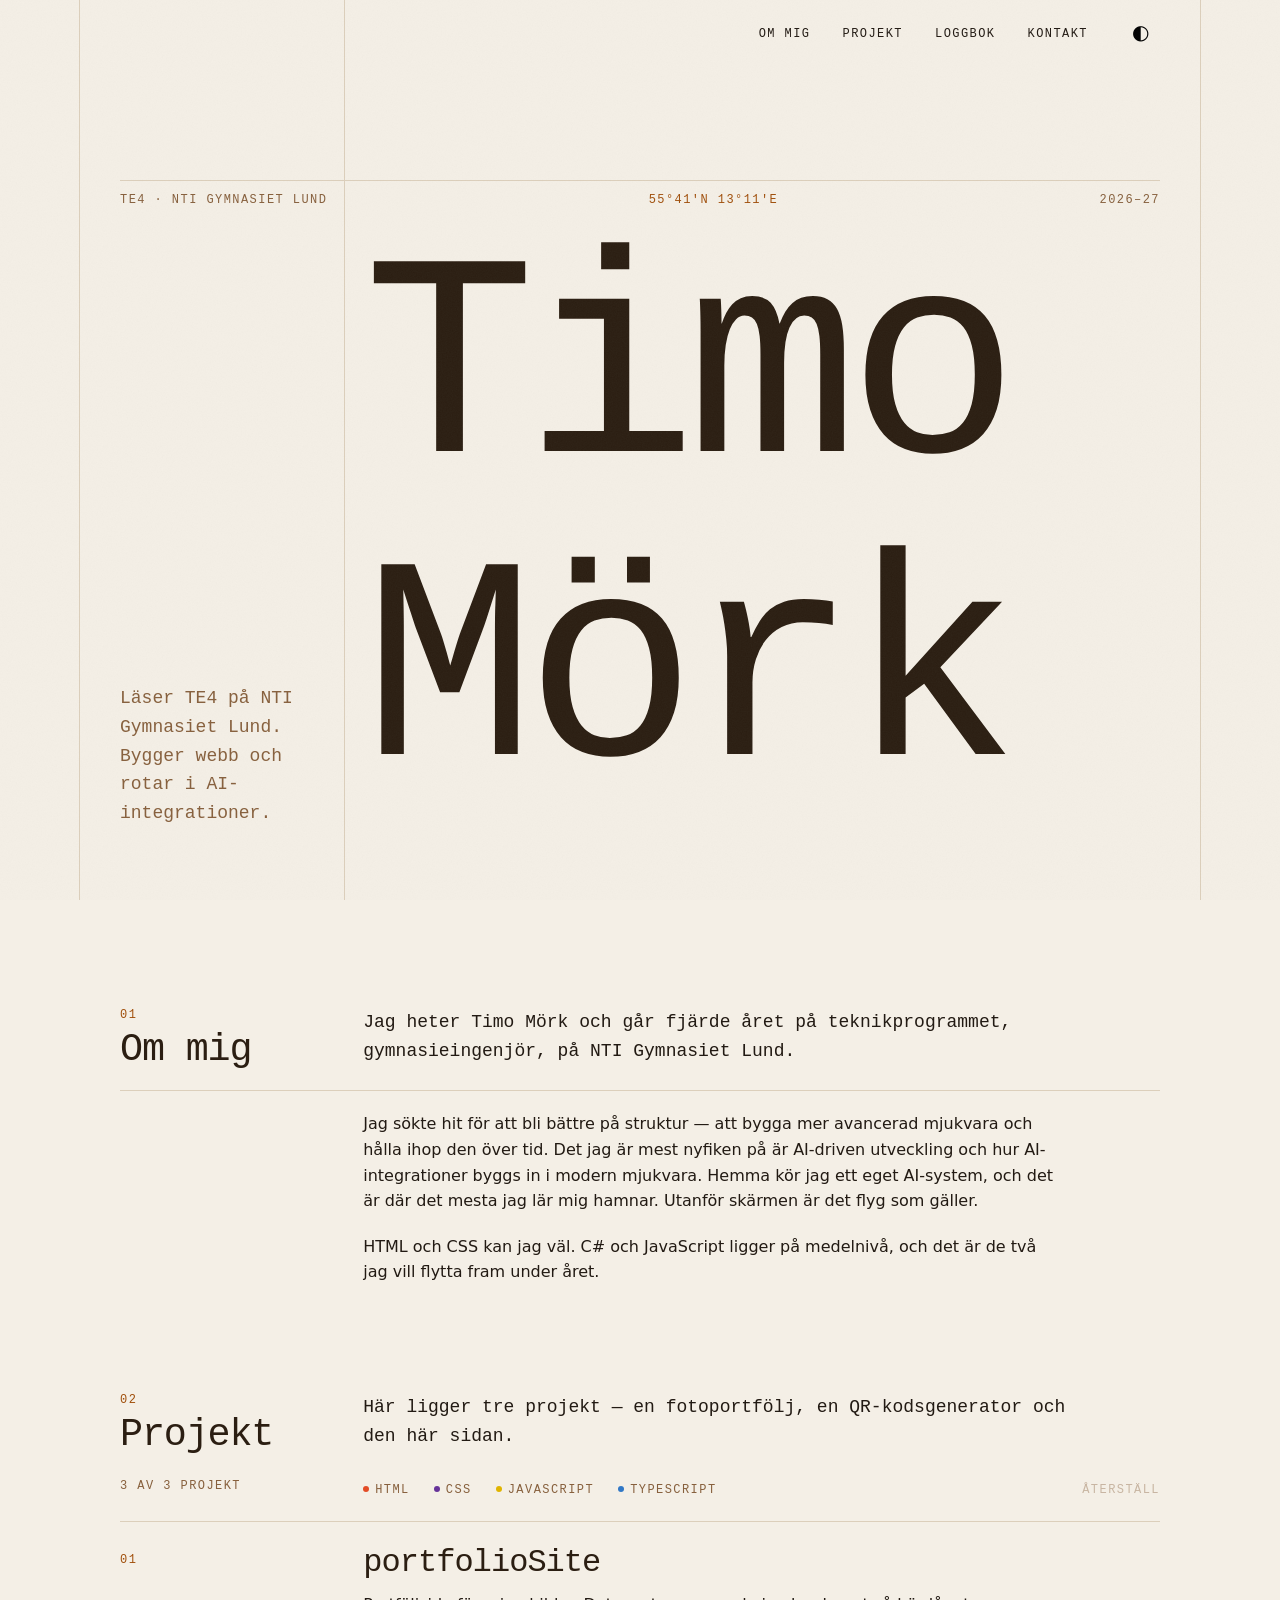
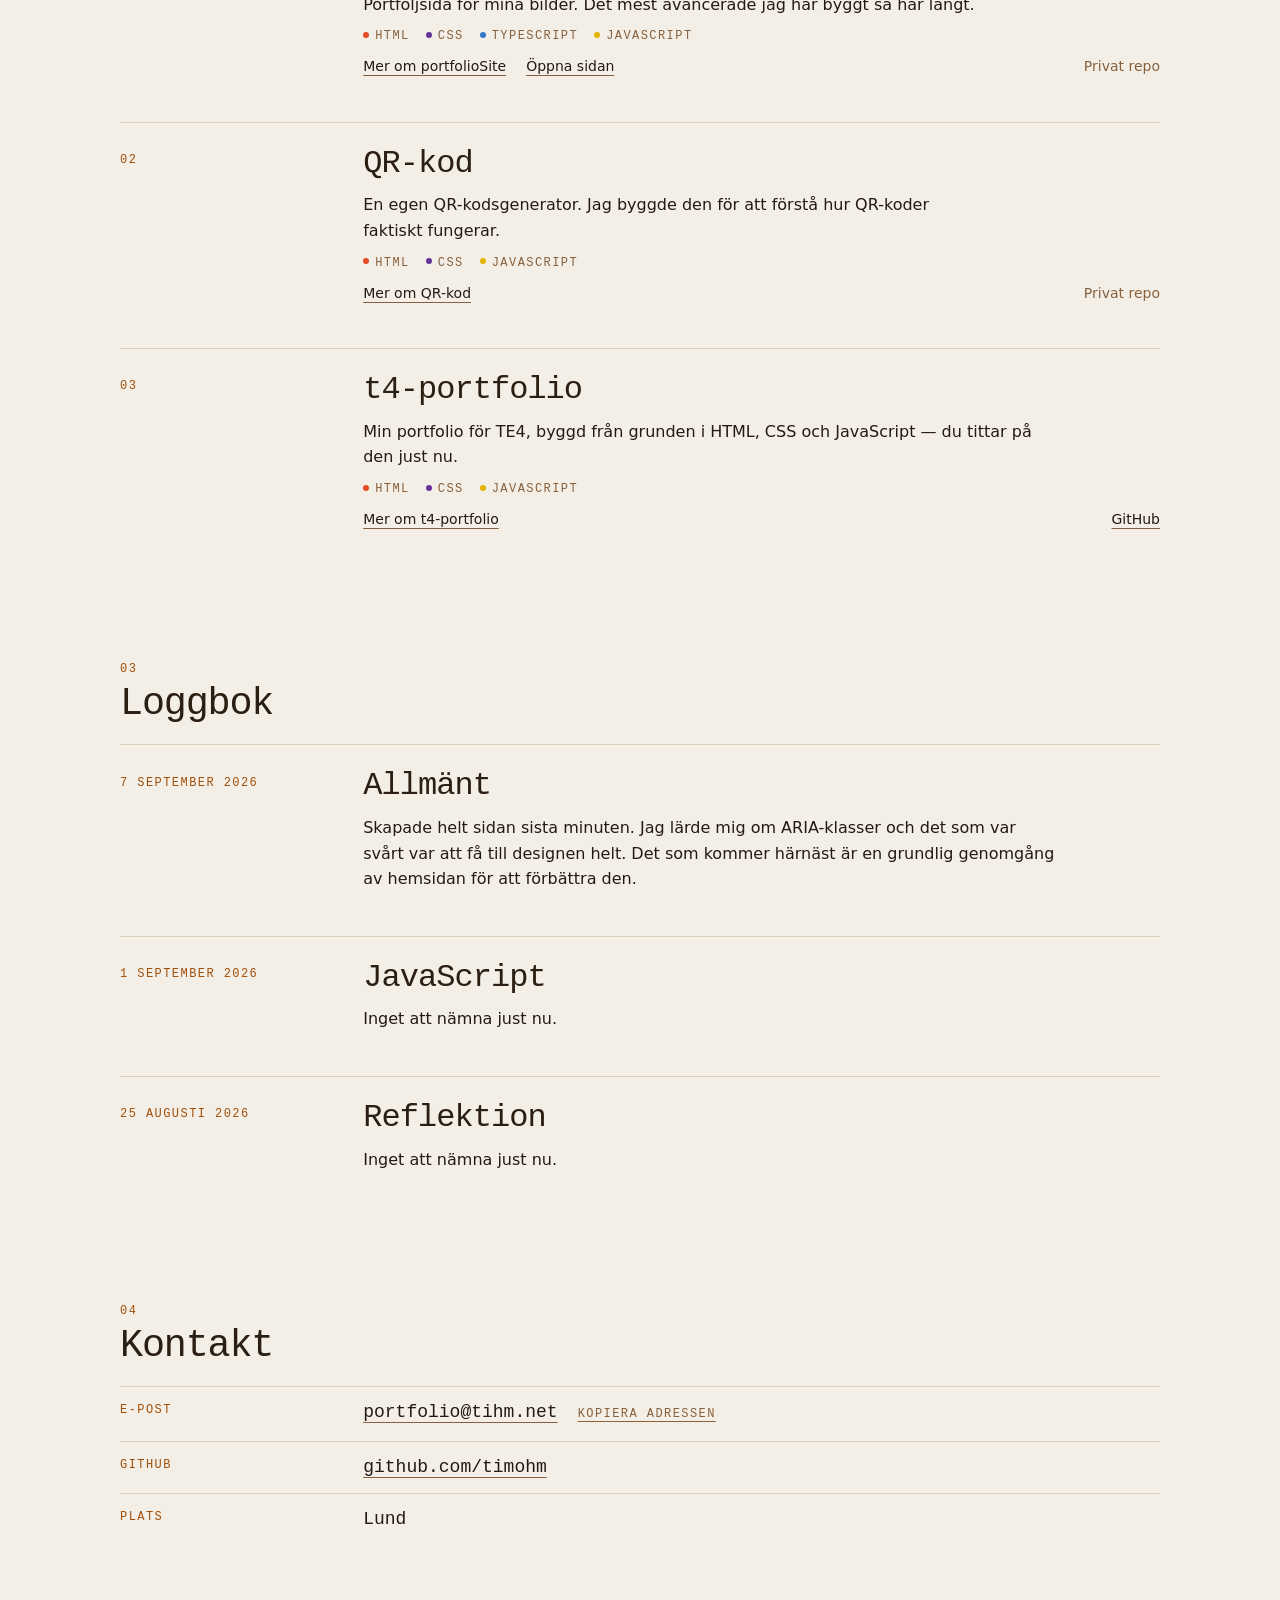
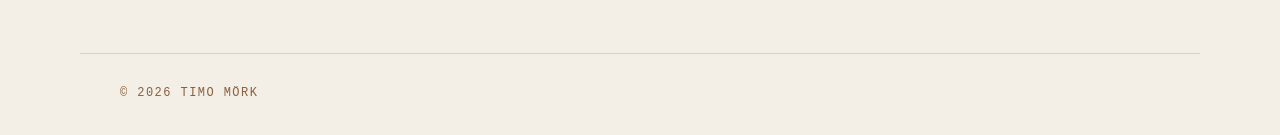
==== commit b013fe21: "updated text" ====
--- a/site/index.html
+++ b/site/index.html
@@ -4,14 +4,14 @@
     <meta charset="utf-8">
     <meta name="viewport" content="width=device-width, initial-scale=1">
     <meta name="color-scheme" content="light dark">
-    <meta name="theme-color" content="#f4efe6" media="(prefers-color-scheme: light)">
-    <meta name="theme-color" content="#151210" media="(prefers-color-scheme: dark)">
-    <title>Timo Mork – gymnasieingenjör, TE4</title>
-    <meta name="description" content="Jag heter Timo Mork och läser gymnasieingenjörsåret (TE4) på NTI Gymnasiet Lund. Här ligger mina projekt och min loggbok. Mest webb och AI-integrationer, en del C#.">
+    <meta name="theme-color" content="#f4f1ec" media="(prefers-color-scheme: light)">
+    <meta name="theme-color" content="#141210" media="(prefers-color-scheme: dark)">
+    <title>Timo Mörk – gymnasieingenjör, TE4</title>
+    <meta name="description" content="Jag heter Timo Mörk och läser gymnasieingenjörsåret (TE4) på NTI Gymnasiet Lund. Här ligger mina projekt och min loggbok. Mest webb och AI-integrationer, en del C#.">
     <link rel="canonical" href="https://timohm.github.io/t4-portfolio/">
     <link rel="icon" type="image/svg+xml" href="favicon.svg">
-    <meta property="og:title" content="Timo Mork – gymnasieingenjör, TE4">
-    <meta property="og:description" content="Jag heter Timo Mork och läser gymnasieingenjörsåret (TE4) på NTI Gymnasiet Lund. Här ligger mina projekt och min loggbok. Mest webb och AI-integrationer, en del C#.">
+    <meta property="og:title" content="Timo Mörk – gymnasieingenjör, TE4">
+    <meta property="og:description" content="Jag heter Timo Mörk och läser gymnasieingenjörsåret (TE4) på NTI Gymnasiet Lund. Här ligger mina projekt och min loggbok. Mest webb och AI-integrationer, en del C#.">
     <meta property="og:type" content="website">
     <meta property="og:url" content="https://timohm.github.io/t4-portfolio/">
     <meta property="og:locale" content="sv_SE">
@@ -22,9 +22,9 @@
     {
       "@context": "https://schema.org",
       "@type": "Person",
-      "name": "Timo Mork",
+      "name": "Timo Mörk",
       "url": "https://timohm.github.io/t4-portfolio/",
-      "description": "Jag heter Timo Mork och läser gymnasieingenjörsåret (TE4) på NTI Gymnasiet Lund. Här ligger mina projekt och min loggbok. Mest webb och AI-integrationer, en del C#.",
+      "description": "Jag heter Timo Mörk och läser gymnasieingenjörsåret (TE4) på NTI Gymnasiet Lund. Här ligger mina projekt och min loggbok. Mest webb och AI-integrationer, en del C#.",
       "knowsAbout": ["HTML", "CSS", "JavaScript", "C#", "AI-integrationer"],
       "email": "portfolio@tihm.net",
       "address": {"@type": "PostalAddress", "addressLocality": "Lund"},
@@ -52,14 +52,14 @@
         <span>55°41′N 13°11′E</span>
         <span>2026–27</span>
       </p>
-      <h1>Timo<br>Mork</h1>
+      <h1>Timo<br>Mörk</h1>
       <p class="lead">Läser TE4 på NTI Gymnasiet Lund. Bygger webb och rotar i AI-integrationer.</p>
     </header>
     <main id="main">
       <section id="om" class="reveal" aria-labelledby="om-h">
         <h2 id="om-h">Om mig</h2>
-        <!-- <img src="img/timo.jpg" alt="Timo Mork"> -->
-        <p>Jag heter Timo Mork och går fjärde året på teknikprogrammet, gymnasieingenjör, på NTI Gymnasiet Lund.</p>
+        <!-- <img src="img/timo.jpg" alt="Timo Mörk"> -->
+        <p>Jag heter Timo Mörk och går fjärde året på teknikprogrammet, gymnasieingenjör, på NTI Gymnasiet Lund.</p>
         <p>Jag sökte hit för att bli bättre på struktur — att bygga mer avancerad mjukvara och hålla ihop den över tid. Det jag är mest nyfiken på är AI-driven utveckling och hur AI-integrationer byggs in i modern mjukvara. Hemma kör jag ett eget AI-system, och det är där det mesta jag lär mig hamnar. Utanför skärmen är det flyg som gäller.</p>
         <p>HTML och CSS kan jag väl. C# och JavaScript ligger på medelnivå, och det är de två jag vill flytta fram under året.</p>
       </section>
@@ -124,17 +124,17 @@
         <article>
           <h3>Allmänt</h3>
           <time datetime="2026-09-07">7 september 2026</time>
-          <p>TODO</p>
+          <p>Skapade helt sidan sista minuten. Jag lärde mig om ARIA-klasser och det som var svårt var att få till designen helt. Det som kommer härnäst är en grundlig genomgång av hemsidan för att förbättra den.</p>
         </article>
         <article>
           <h3>JavaScript</h3>
           <time datetime="2026-09-01">1 september 2026</time>
-          <p>TODO</p>
+          <p>Inget att nämna just nu.</p>
         </article>
         <article>
           <h3>Reflektion</h3>
           <time datetime="2026-08-25">25 augusti 2026</time>
-          <p>TODO</p>
+          <p>Inget att nämna just nu.</p>
         </article>
       </section>
       <section id="kontakt" class="reveal" aria-labelledby="kontakt-h">
@@ -153,8 +153,8 @@
         </dl>
       </section>
     </main>
-    <footer>© <span id="year">2026</span> Timo Mork</footer>
-    <a class="to-top" href="#top">TODO</a>
+    <footer>© <span id="year">2026</span> Timo Mörk</footer>
+    <a class="to-top" href="#top">Till toppen</a>
     <script src="script.js"></script>
   </body>
 </html>
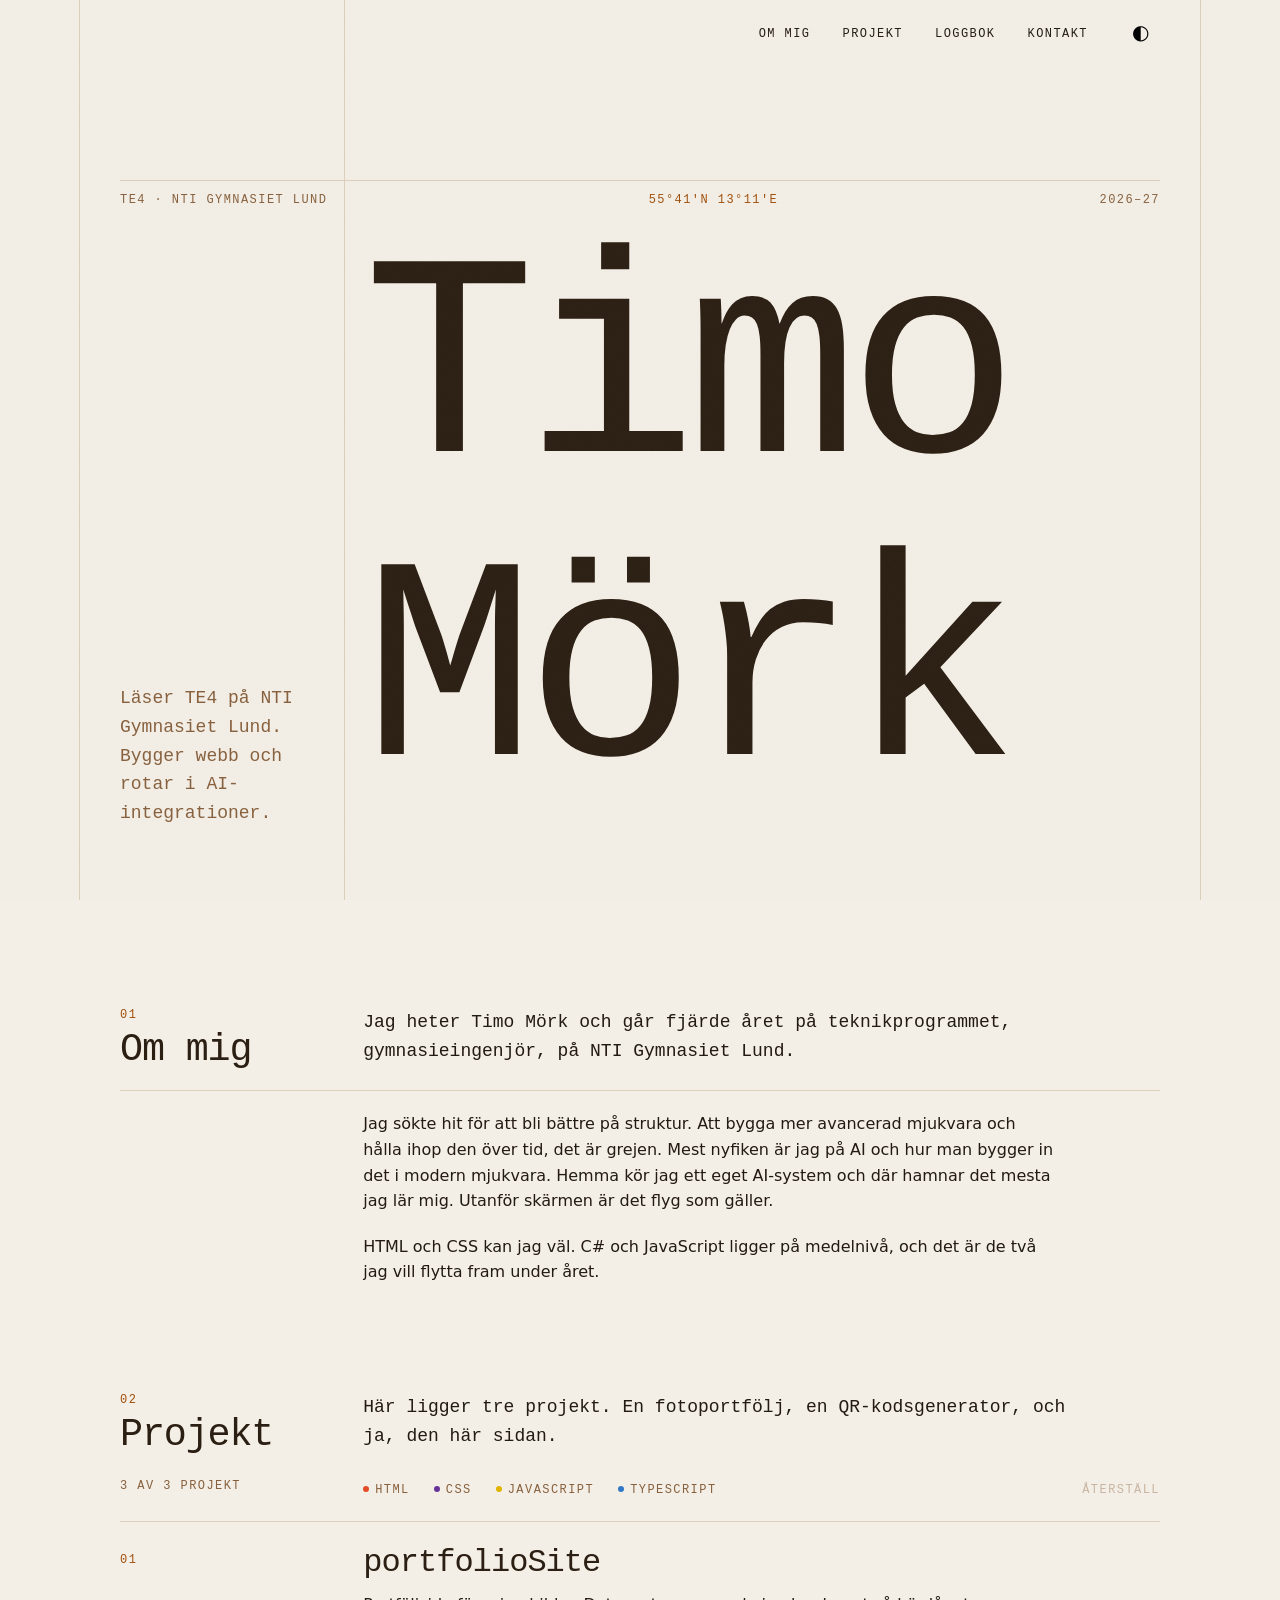
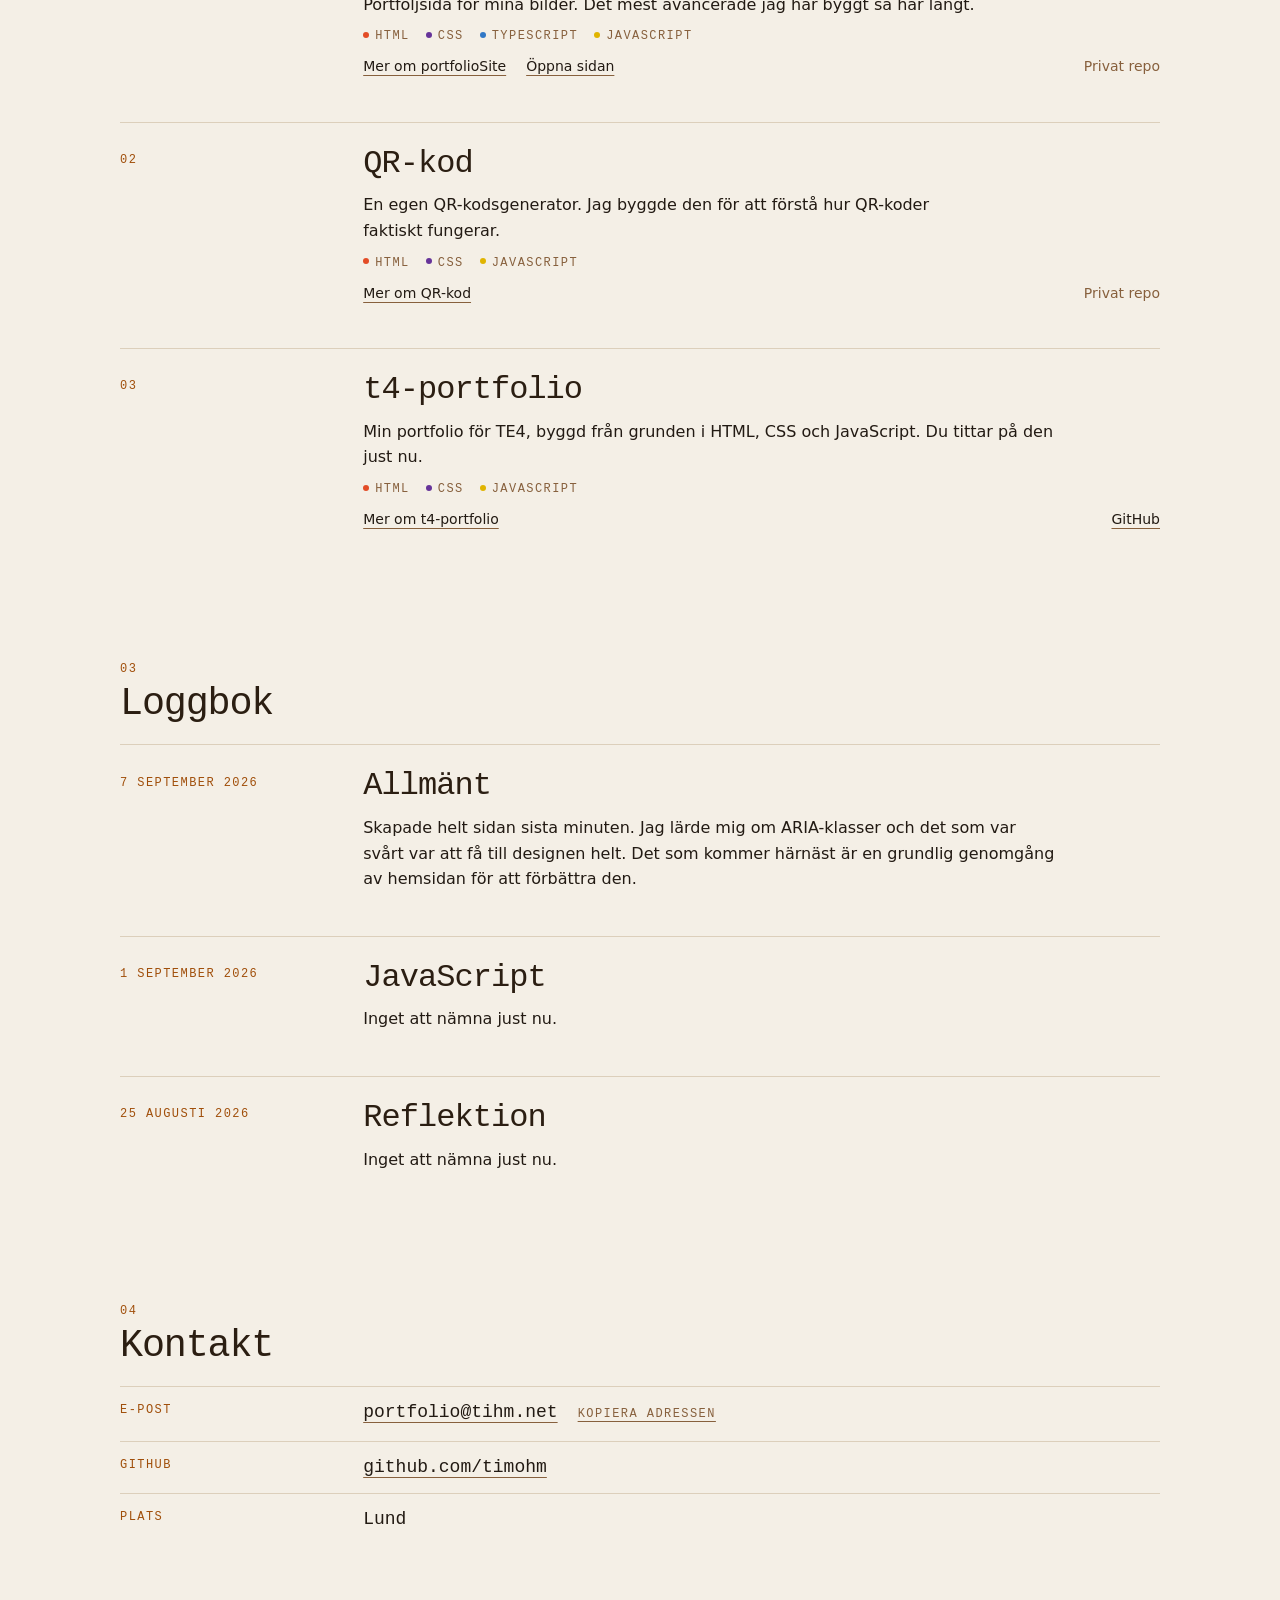
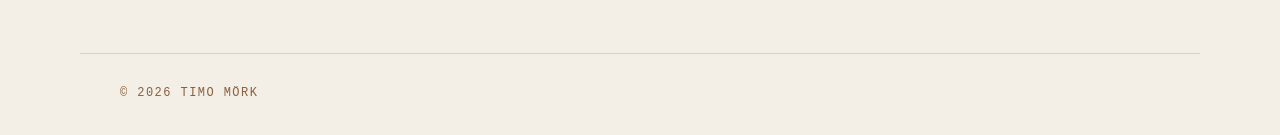
==== commit c8b46de6: "improved text" ====
--- a/site/index.html
+++ b/site/index.html
@@ -60,12 +60,12 @@
         <h2 id="om-h">Om mig</h2>
         <!-- <img src="img/timo.jpg" alt="Timo Mörk"> -->
         <p>Jag heter Timo Mörk och går fjärde året på teknikprogrammet, gymnasieingenjör, på NTI Gymnasiet Lund.</p>
-        <p>Jag sökte hit för att bli bättre på struktur — att bygga mer avancerad mjukvara och hålla ihop den över tid. Det jag är mest nyfiken på är AI-driven utveckling och hur AI-integrationer byggs in i modern mjukvara. Hemma kör jag ett eget AI-system, och det är där det mesta jag lär mig hamnar. Utanför skärmen är det flyg som gäller.</p>
+        <p>Jag sökte hit för att bli bättre på struktur. Att bygga mer avancerad mjukvara och hålla ihop den över tid, det är grejen. Mest nyfiken är jag på AI och hur man bygger in det i modern mjukvara. Hemma kör jag ett eget AI-system och där hamnar det mesta jag lär mig. Utanför skärmen är det flyg som gäller.</p>
         <p>HTML och CSS kan jag väl. C# och JavaScript ligger på medelnivå, och det är de två jag vill flytta fram under året.</p>
       </section>
       <section id="projekt" class="reveal" aria-labelledby="projekt-h">
         <h2 id="projekt-h">Projekt</h2>
-        <p>Här ligger tre projekt — en fotoportfölj, en QR-kodsgenerator och den här sidan.</p>
+        <p>Här ligger tre projekt. En fotoportfölj, en QR-kodsgenerator, och ja, den här sidan.</p>
         <menu class="filters">
           <li><button type="button" class="filter" aria-pressed="false" data-tech="HTML">HTML</button></li>
           <li><button type="button" class="filter" aria-pressed="false" data-tech="CSS">CSS</button></li>
@@ -107,7 +107,7 @@
         <article class="card" data-tech="HTML CSS JavaScript">
           <span class="cover" aria-hidden="true">03</span>
           <h3>t4-portfolio</h3>
-          <p>Min portfolio för TE4, byggd från grunden i HTML, CSS och JavaScript — du tittar på den just nu.</p>
+          <p>Min portfolio för TE4, byggd från grunden i HTML, CSS och JavaScript. Du tittar på den just nu.</p>
           <ul class="tags">
             <li data-tech="HTML">HTML</li>
             <li data-tech="CSS">CSS</li>
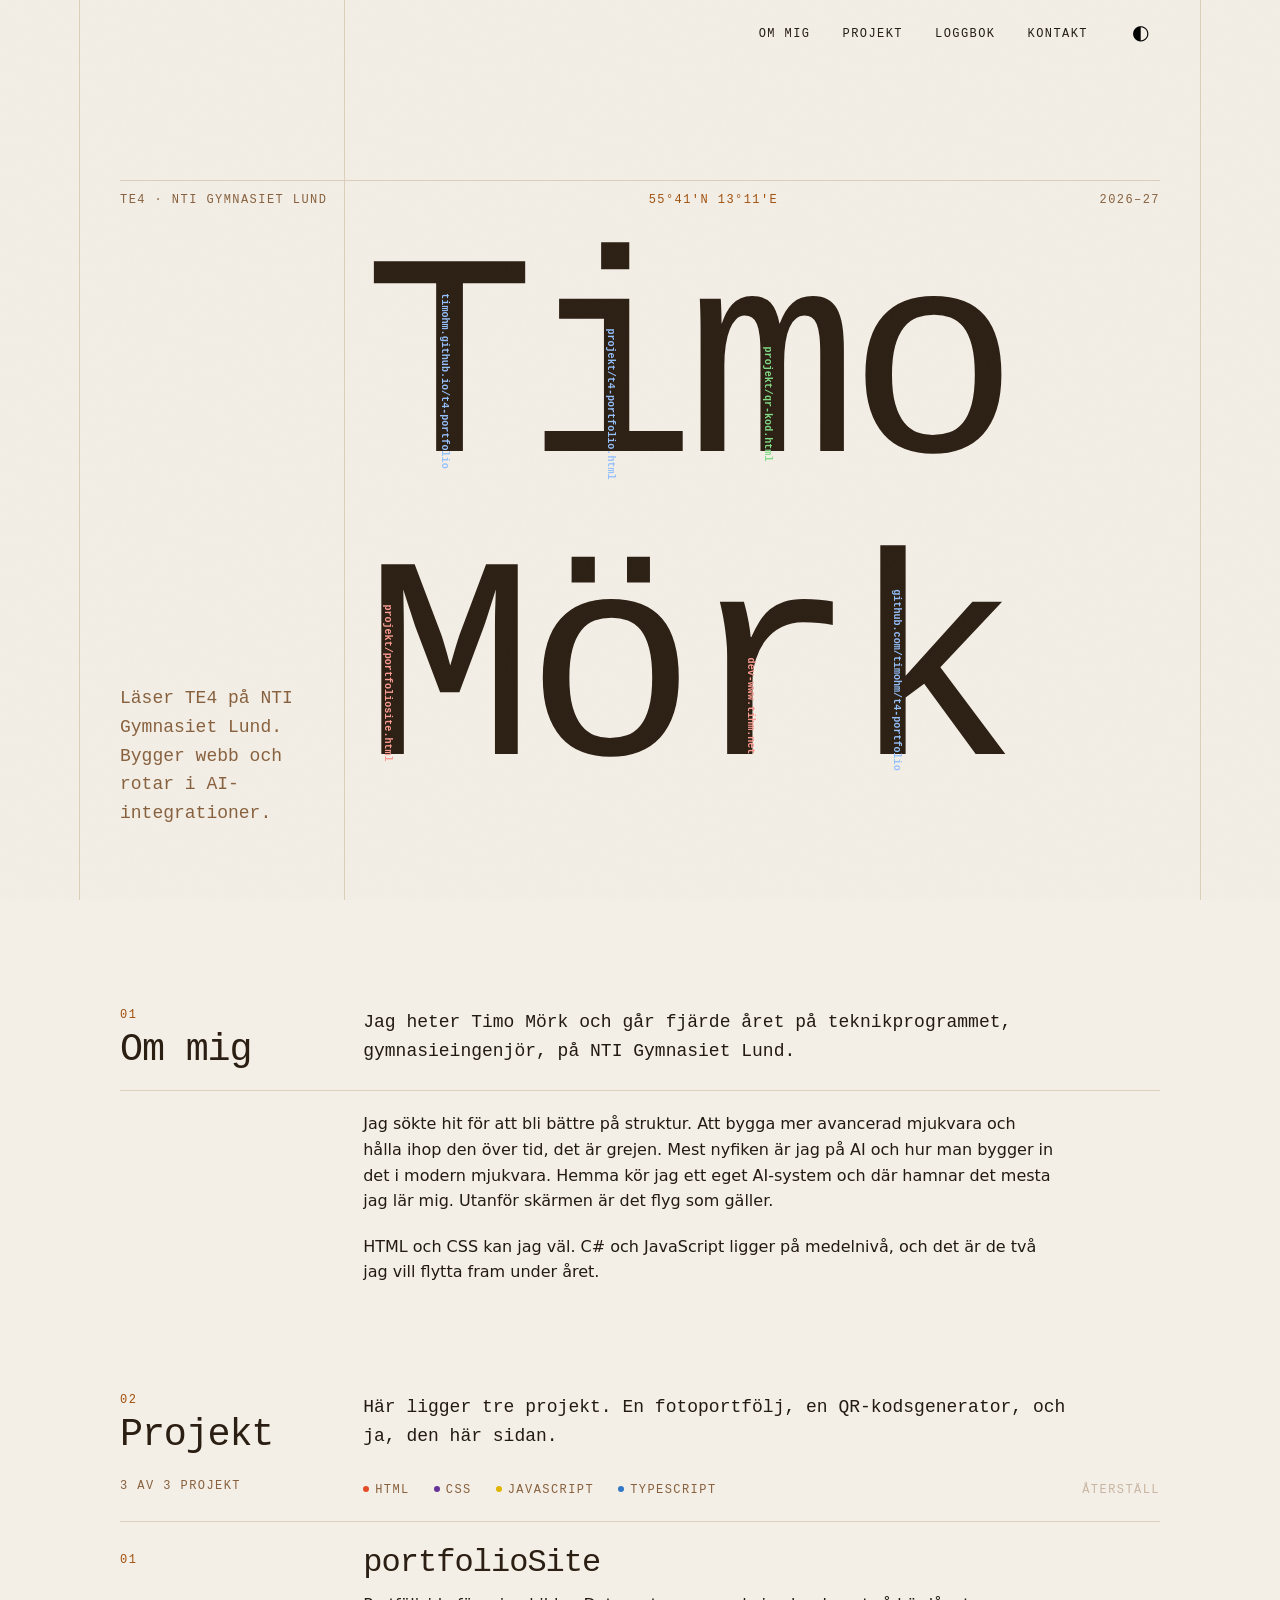
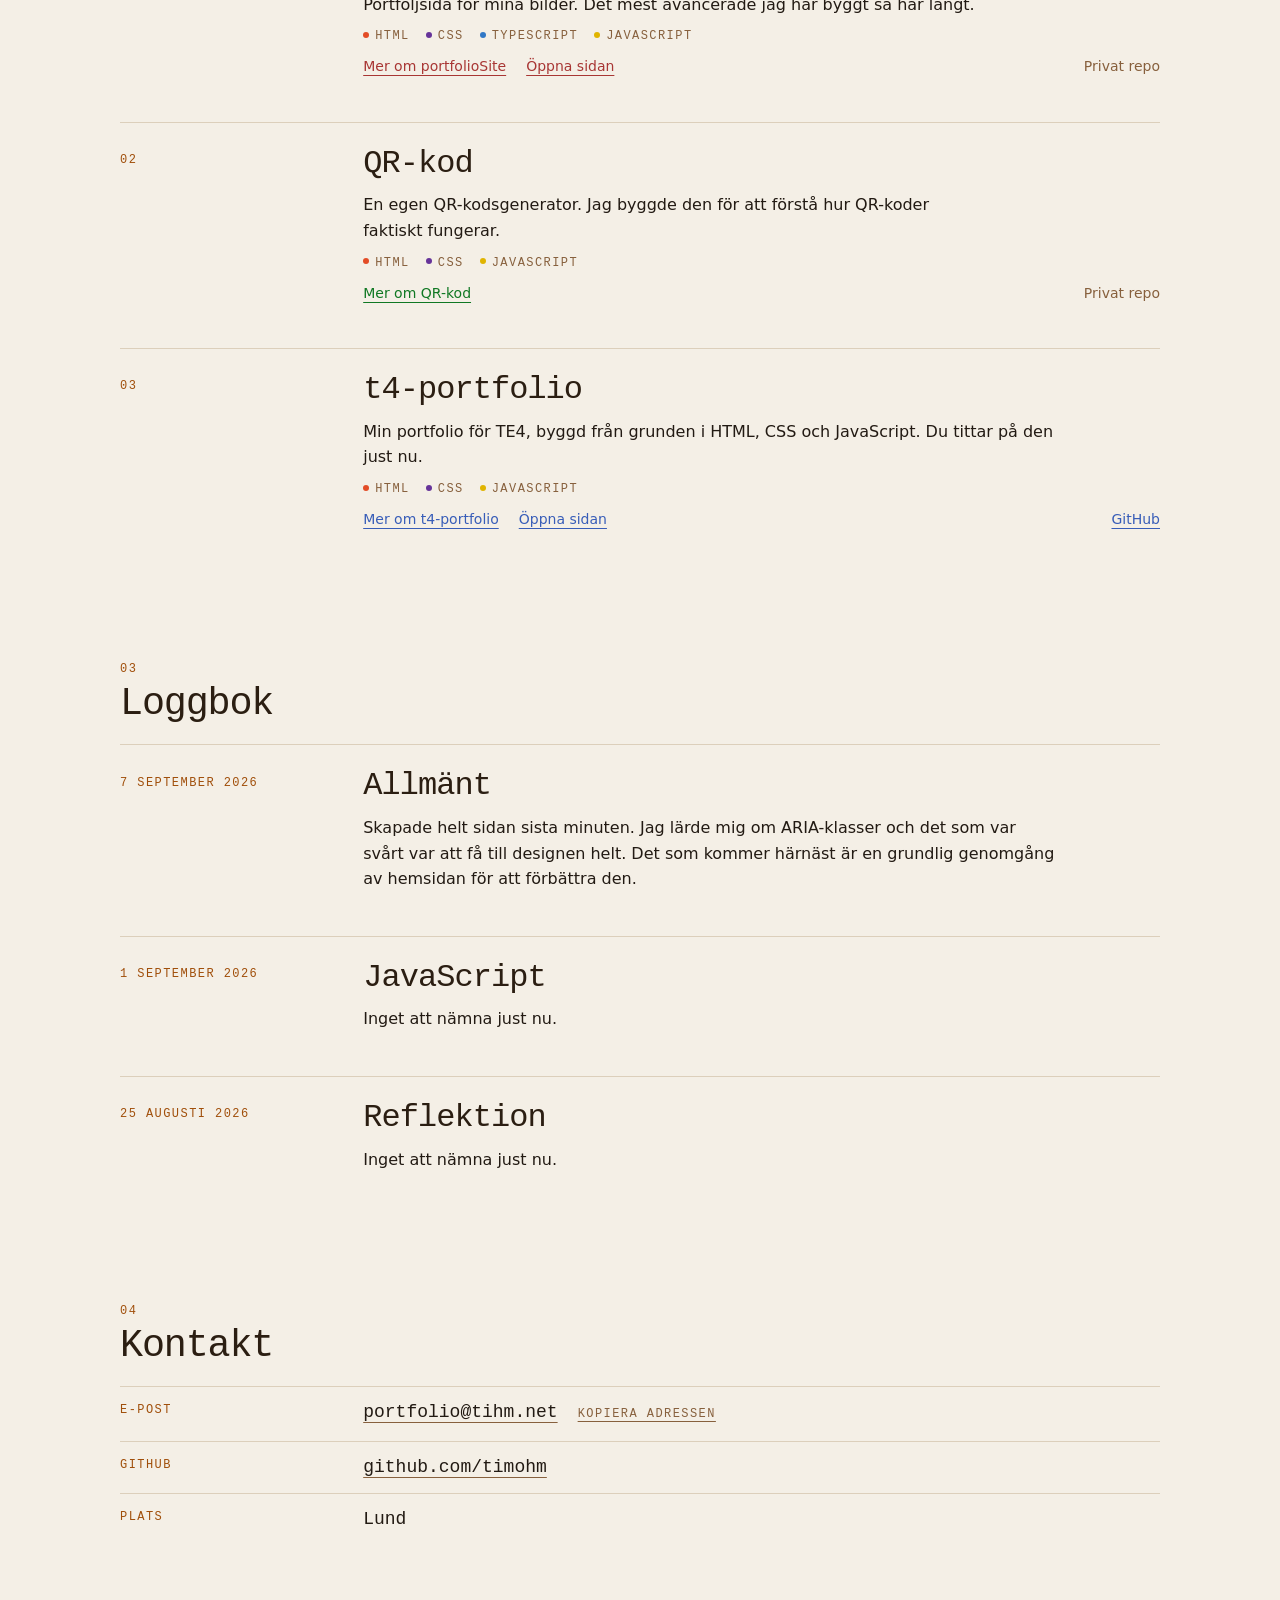
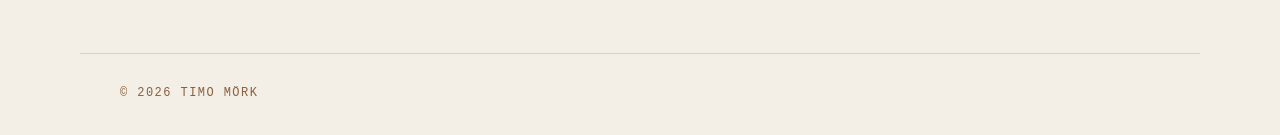
==== commit dee42b2d: "links in heading" ====
--- a/site/index.html
+++ b/site/index.html
@@ -115,6 +115,7 @@
           </ul>
           <p class="links">
             <a href="projekt/t4-portfolio.html">Mer om t4-portfolio</a>
+            <a href="https://timohm.github.io/t4-portfolio/" target="_blank" rel="noopener">Öppna sidan</a>
             <a href="https://github.com/timohm/t4-portfolio" target="_blank" rel="noopener">GitHub</a>
           </p>
         </article>
@@ -156,5 +157,6 @@
     <footer>© <span id="year">2026</span> Timo Mörk</footer>
     <a class="to-top" href="#top">Till toppen</a>
     <script src="script.js"></script>
+    <script src="links.js"></script>
   </body>
 </html>
--- a/site/style.css
+++ b/site/style.css
@@ -11,6 +11,8 @@
   --css: #663399;
   --js: #e0b400;
   --ts: #3178c6;
+  --link-l: 0.5;
+  --link-c: 0.15;
   --display: var(--mono);
   --body: system-ui, -apple-system, "Segoe UI", Roboto, "Helvetica Neue", Arial, sans-serif;
   --mono: ui-monospace, "SF Mono", Menlo, Consolas, monospace;
@@ -36,6 +38,8 @@
   --css: #9b6fd0;
   --js: #f1e05a;
   --ts: #5a9bea;
+  --link-l: 0.8;
+  --link-c: 0.13;
   color-scheme: dark;
 }
 
@@ -119,6 +123,41 @@
 
 main a:hover {
   text-decoration-color: var(--accent);
+}
+
+.linked {
+  --link: oklch(var(--link-l) var(--link-c) var(--hue));
+  color: var(--link);
+}
+
+.linked, .linked:hover {
+  text-decoration-color: var(--link);
+}
+
+.letter {
+  position: relative;
+}
+
+.mark {
+  --link-l: 0.82;
+  position: absolute;
+  top: var(--y);
+  left: var(--x);
+  translate: -50% -50%;
+  writing-mode: vertical-rl;
+  font: 600 max(0.5rem, 0.035em)/1 var(--mono);
+  letter-spacing: 0;
+  white-space: nowrap;
+  text-decoration: none;
+  transition: color 0.2s var(--ease);
+}
+
+html.dark .mark {
+  --link-l: 0.45;
+}
+
+.mark:hover {
+  color: var(--bg);
 }
 
 ::selection {
@@ -595,11 +634,21 @@
   :root {
     --muted: #4d3624;
     --line: #9c8262;
+    --link-l: 0.4;
   }
 
   html.dark {
     --muted: #dcc5aa;
     --line: #7a6a56;
+    --link-l: 0.88;
+  }
+
+  .mark {
+    --link-l: 0.92;
+  }
+
+  html.dark .mark {
+    --link-l: 0.3;
   }
 
   body::before {
@@ -618,7 +667,7 @@
 }
 
 @media print {
-  header nav, .to-top, .copy, .filters, body::before, body::after {
+  header nav, .to-top, .copy, .filters, .mark, body::before, body::after {
     display: none;
   }
 
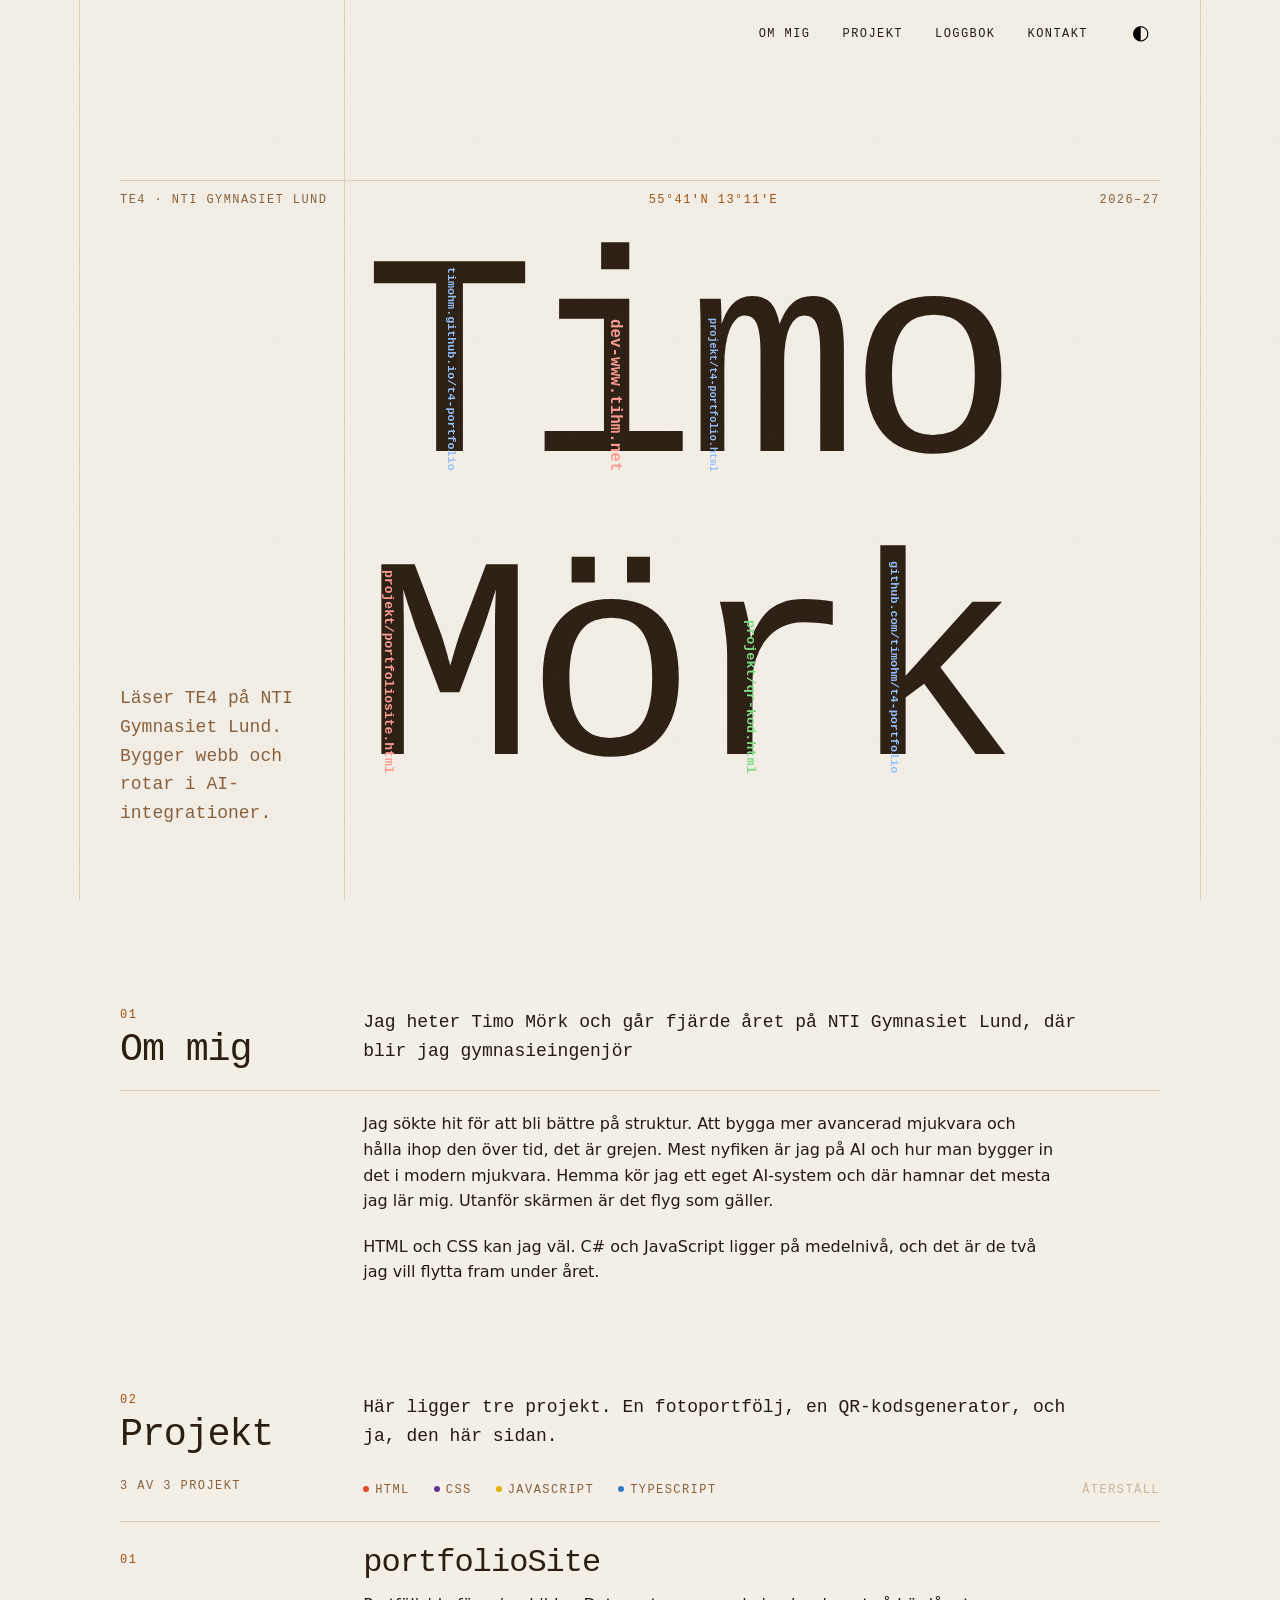
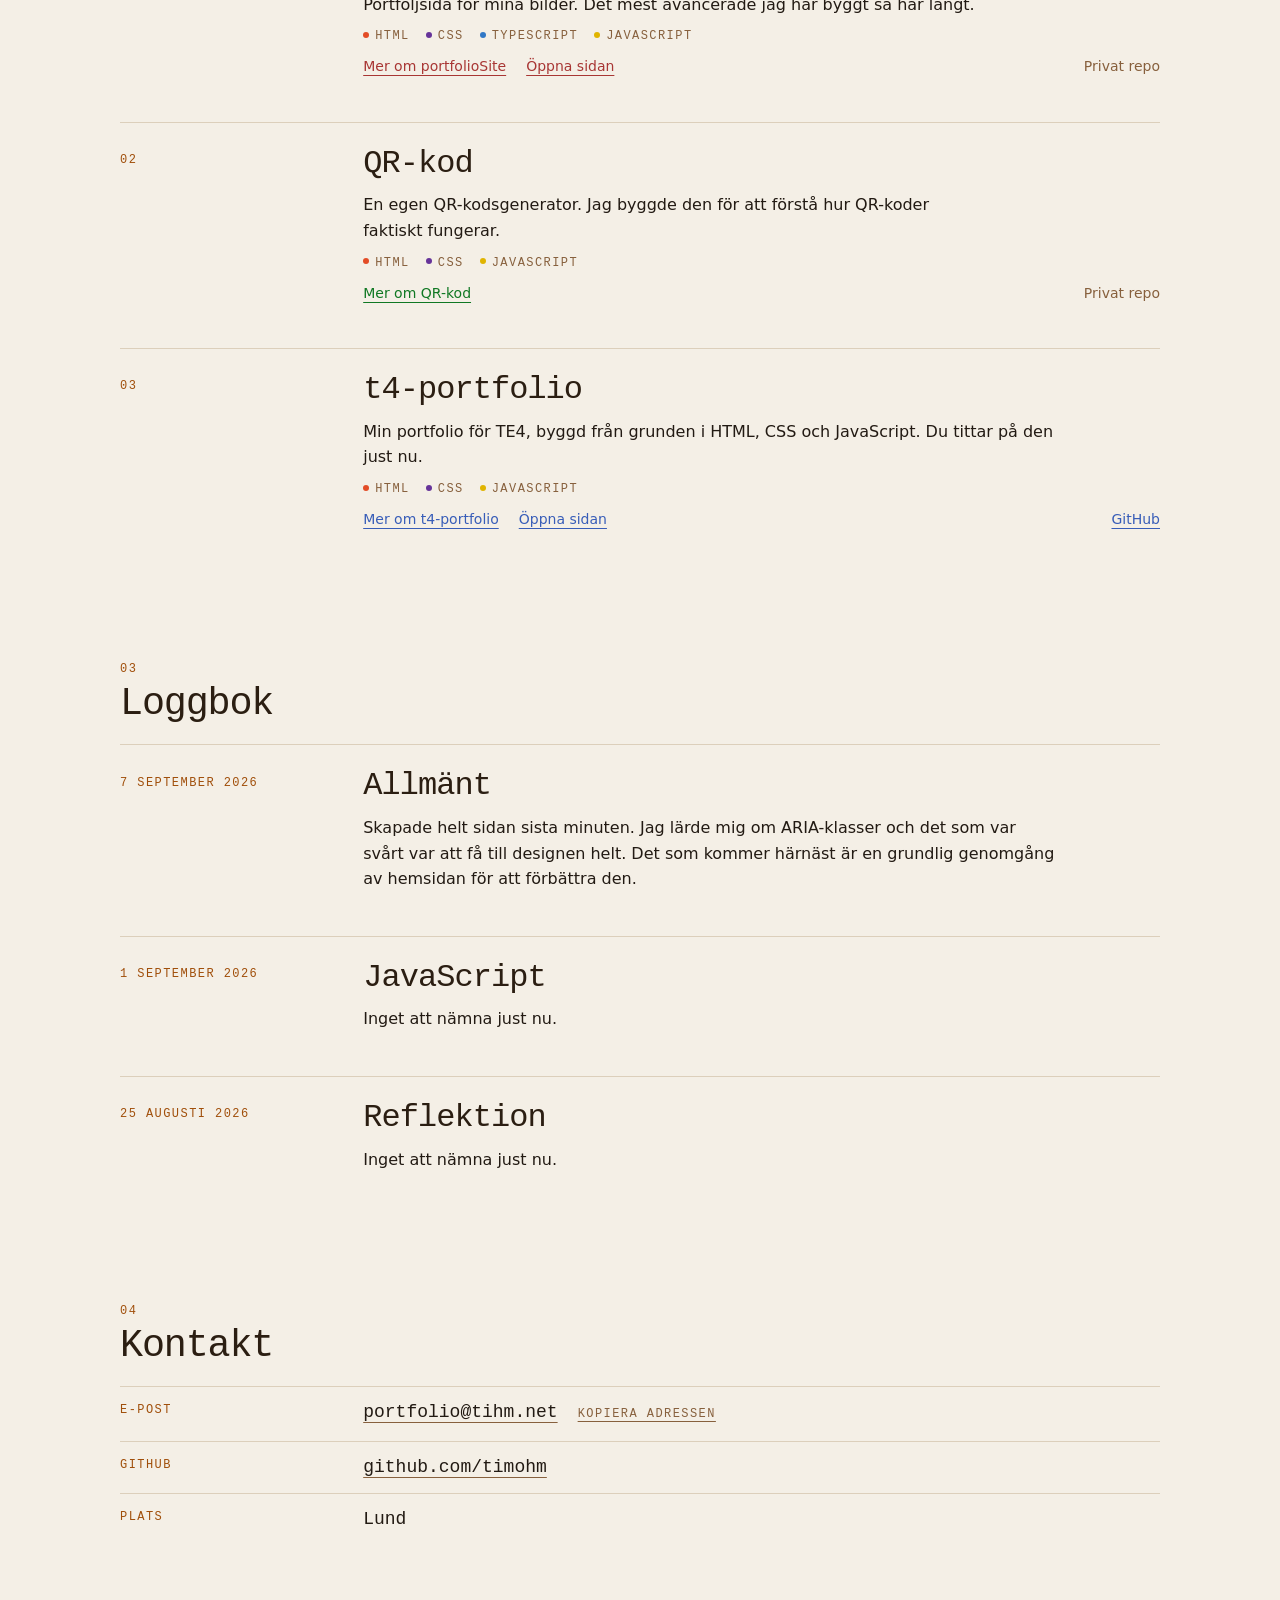
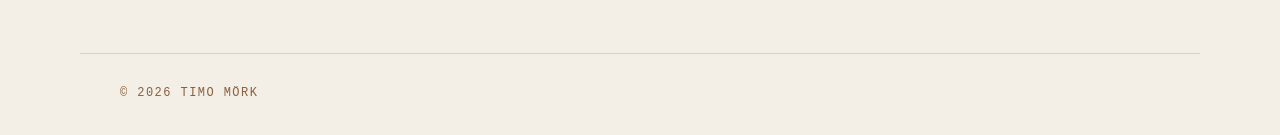
==== commit 31e0b23d: "improved about-text" ====
--- a/site/index.html
+++ b/site/index.html
@@ -59,7 +59,7 @@
       <section id="om" class="reveal" aria-labelledby="om-h">
         <h2 id="om-h">Om mig</h2>
         <!-- <img src="img/timo.jpg" alt="Timo Mörk"> -->
-        <p>Jag heter Timo Mörk och går fjärde året på teknikprogrammet, gymnasieingenjör, på NTI Gymnasiet Lund.</p>
+        <p>Jag heter Timo Mörk och går fjärde året på NTI Gymnasiet Lund, där blir jag gymnasieingenjör</p>
         <p>Jag sökte hit för att bli bättre på struktur. Att bygga mer avancerad mjukvara och hålla ihop den över tid, det är grejen. Mest nyfiken är jag på AI och hur man bygger in det i modern mjukvara. Hemma kör jag ett eget AI-system och där hamnar det mesta jag lär mig. Utanför skärmen är det flyg som gäller.</p>
         <p>HTML och CSS kan jag väl. C# och JavaScript ligger på medelnivå, och det är de två jag vill flytta fram under året.</p>
       </section>
--- a/site/style.css
+++ b/site/style.css
@@ -141,12 +141,12 @@
 .mark {
   --link-l: 0.82;
   position: absolute;
-  top: var(--y);
-  left: var(--x);
-  translate: -50% -50%;
+  display: grid;
+  place-items: center;
   writing-mode: vertical-rl;
-  font: 600 max(0.5rem, 0.035em)/1 var(--mono);
-  letter-spacing: 0;
+  font-family: var(--mono);
+  font-weight: 600;
+  line-height: 1;
   white-space: nowrap;
   text-decoration: none;
   transition: color 0.2s var(--ease);
@@ -158,6 +158,10 @@
 
 .mark:hover {
   color: var(--bg);
+}
+
+.mark[hidden] {
+  display: none;
 }
 
 ::selection {
